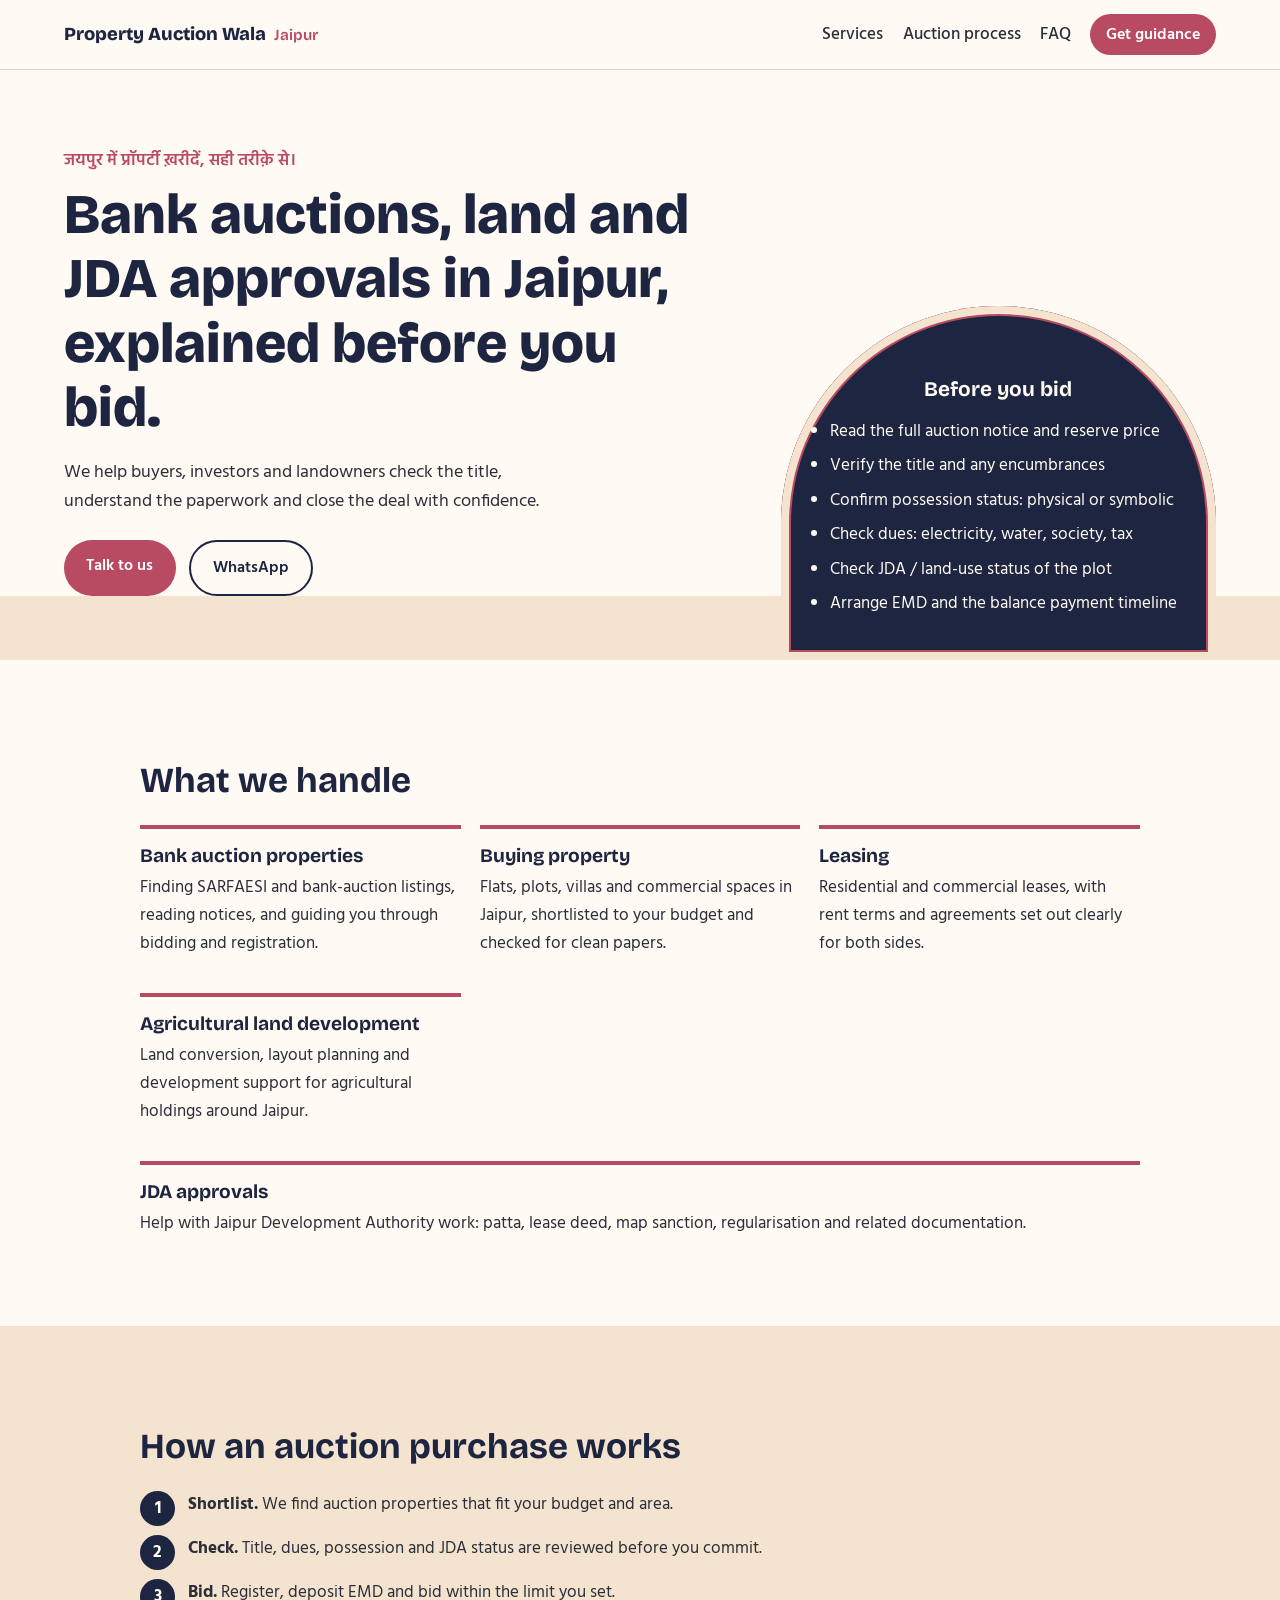
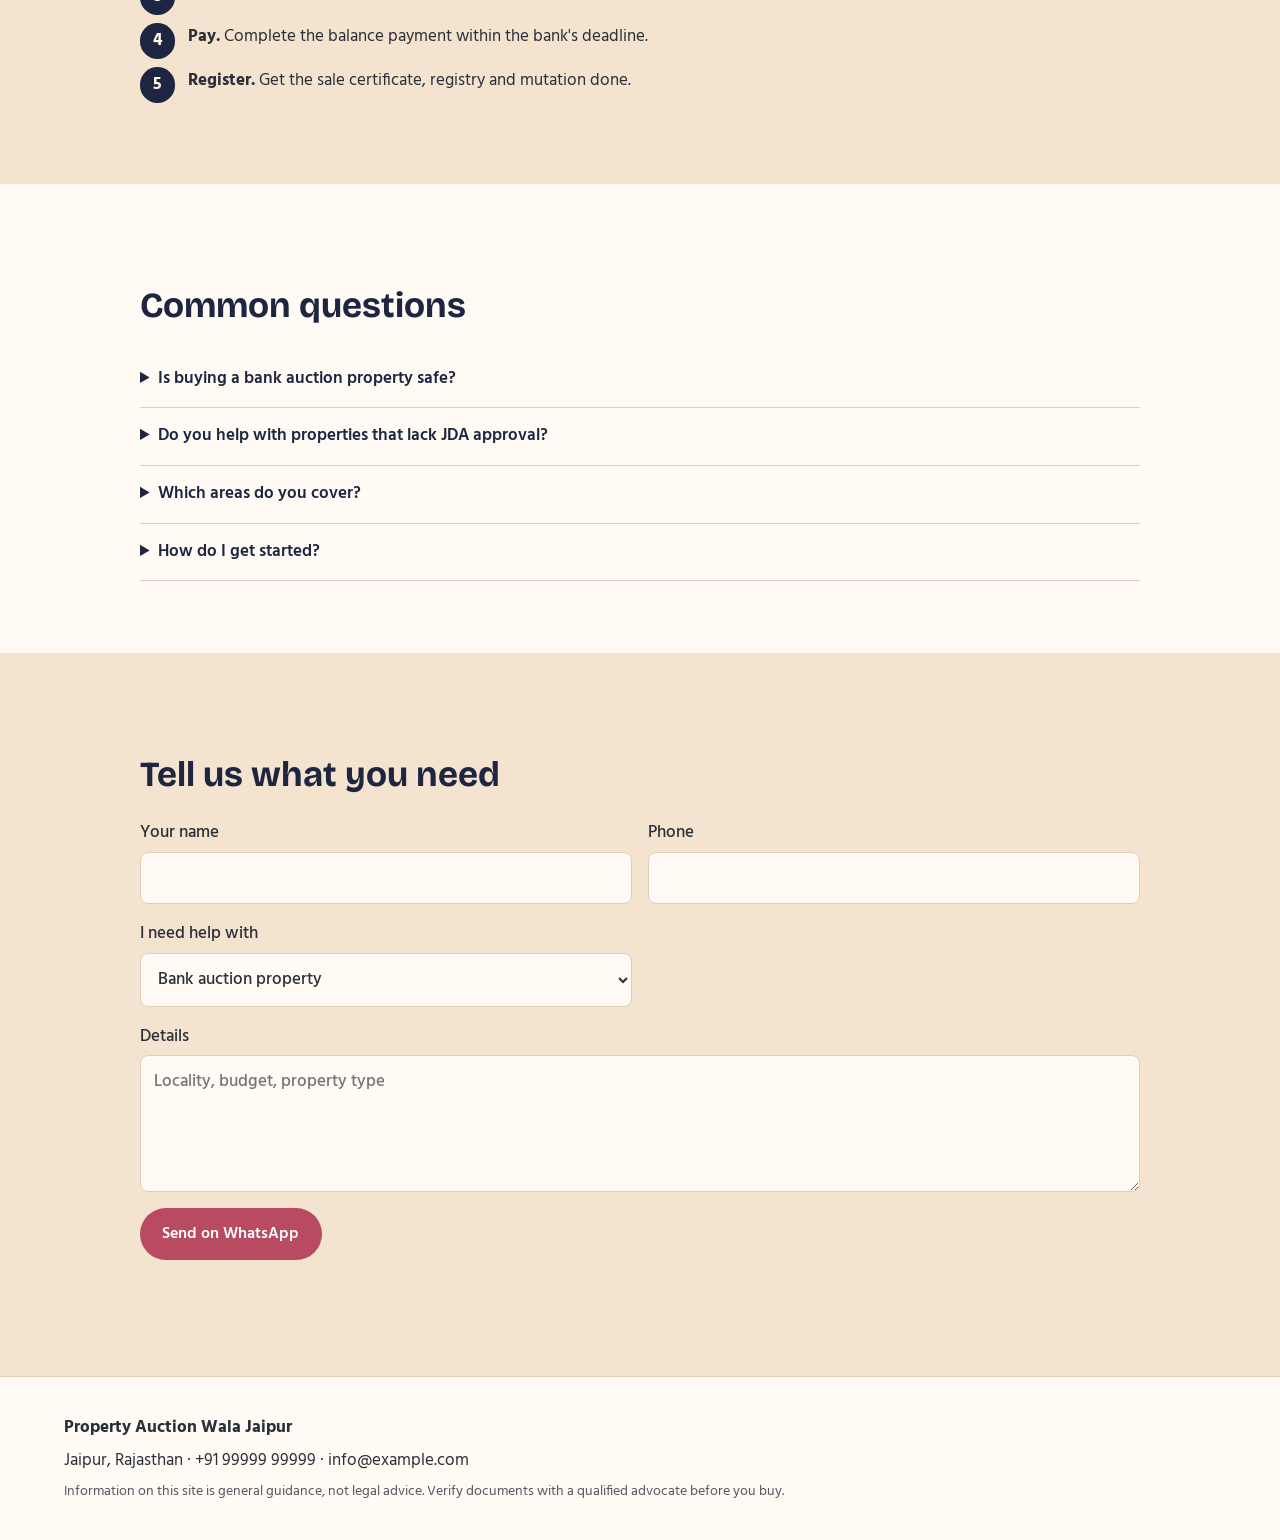
==== index.html @ 0b54f4c7 "Add files via upload" ====
<!DOCTYPE html>
<html lang="en">
<head>
<meta charset="utf-8">
<meta name="viewport" content="width=device-width, initial-scale=1">
<title>Property Auction Wala Jaipur | Real Estate &amp; JDA Services</title>
<meta name="description" content="Jaipur real-estate services for bank auctions, buying, leasing, agricultural land development and JDA approvals. Contact Property Auction Wala for guidance.">
<meta name="robots" content="index, follow">
<meta property="og:type" content="website">
<meta property="og:locale" content="hi_IN">
<meta property="og:title" content="Property Auction Wala Jaipur | Real Estate &amp; JDA Services">
<meta property="og:description" content="Bank auctions, buying, leasing, agricultural land development and JDA approvals in Jaipur.">
<meta name="twitter:card" content="summary_large_image">
<meta name="theme-color" content="#1d2540">
<link rel="icon" href="data:image/svg+xml,%3Csvg xmlns='http://www.w3.org/2000/svg' viewBox='0 0 100 100'%3E%3Ctext y='.9em' font-size='90'%3E🏛️%3C/text%3E%3C/svg%3E">
<link rel="preconnect" href="https://fonts.googleapis.com">
<link rel="preconnect" href="https://fonts.gstatic.com" crossorigin>
<link href="https://fonts.googleapis.com/css2?family=Bricolage+Grotesque:wght@600;800&family=Hind:wght@400;500;600&display=swap" rel="stylesheet">
<link rel="stylesheet" href="style.css">
</head>
<body>
<header class="top">
  <a class="brand" href="#top">Property Auction Wala<small>Jaipur</small></a>
  <nav aria-label="Main">
    <a href="#services">Services</a>
    <a href="#process">Auction process</a>
    <a href="#faq">FAQ</a>
    <a href="#contact" class="btn small">Get guidance</a>
  </nav>
</header>

<main id="top">
<section class="hero">
  <div class="hero-copy">
    <p class="hindi">जयपुर में प्रॉपर्टी ख़रीदें, सही तरीक़े से।</p>
    <h1>Bank auctions, land and JDA approvals in Jaipur, explained before you bid.</h1>
    <p class="lead">We help buyers, investors and landowners check the title, understand the paperwork and close the deal with confidence.</p>
    <div class="cta">
      <a class="btn" href="#contact">Talk to us</a>
      <a class="btn ghost" data-whatsapp href="#contact">WhatsApp</a>
    </div>
  </div>
  <aside class="arch" aria-label="Pre-bid checklist">
    <h2>Before you bid</h2>
    <ul>
      <li>Read the full auction notice and reserve price</li>
      <li>Verify the title and any encumbrances</li>
      <li>Confirm possession status: physical or symbolic</li>
      <li>Check dues: electricity, water, society, tax</li>
      <li>Check JDA / land-use status of the plot</li>
      <li>Arrange EMD and the balance payment timeline</li>
    </ul>
  </aside>
</section>

<section id="services" class="block">
  <h2>What we handle</h2>
  <div class="grid">
    <article><h3>Bank auction properties</h3><p>Finding SARFAESI and bank-auction listings, reading notices, and guiding you through bidding and registration.</p></article>
    <article><h3>Buying property</h3><p>Flats, plots, villas and commercial spaces in Jaipur, shortlisted to your budget and checked for clean papers.</p></article>
    <article><h3>Leasing</h3><p>Residential and commercial leases, with rent terms and agreements set out clearly for both sides.</p></article>
    <article><h3>Agricultural land development</h3><p>Land conversion, layout planning and development support for agricultural holdings around Jaipur.</p></article>
    <article class="wide"><h3>JDA approvals</h3><p>Help with Jaipur Development Authority work: patta, lease deed, map sanction, regularisation and related documentation.</p></article>
  </div>
</section>

<section id="process" class="block tint">
  <h2>How an auction purchase works</h2>
  <ol class="steps">
    <li><strong>Shortlist.</strong> We find auction properties that fit your budget and area.</li>
    <li><strong>Check.</strong> Title, dues, possession and JDA status are reviewed before you commit.</li>
    <li><strong>Bid.</strong> Register, deposit EMD and bid within the limit you set.</li>
    <li><strong>Pay.</strong> Complete the balance payment within the bank's deadline.</li>
    <li><strong>Register.</strong> Get the sale certificate, registry and mutation done.</li>
  </ol>
</section>

<section id="faq" class="block">
  <h2>Common questions</h2>
  <details><summary>Is buying a bank auction property safe?</summary><p>It can be, when the title, dues and possession are checked first. Auction properties are sold as-is, so the checks before bidding matter most.</p></details>
  <details><summary>Do you help with properties that lack JDA approval?</summary><p>Yes. We review the status and explain the options, such as regularisation or conversion, before you decide.</p></details>
  <details><summary>Which areas do you cover?</summary><p>Jaipur and the surrounding region. Tell us the locality you have in mind.</p></details>
  <details><summary>How do I get started?</summary><p>Send us a message below or on WhatsApp with the property type and budget.</p></details>
</section>

<section id="contact" class="block tint">
  <h2>Tell us what you need</h2>
  <form id="enquiry" novalidate>
    <label>Your name<input name="name" autocomplete="name" required></label>
    <label>Phone<input name="phone" type="tel" autocomplete="tel" required></label>
    <label>I need help with
      <select name="topic">
        <option>Bank auction property</option><option>Buying property</option><option>Leasing</option>
        <option>Agricultural land development</option><option>JDA approval</option>
      </select>
    </label>
    <label class="full">Details<textarea name="msg" rows="4" placeholder="Locality, budget, property type"></textarea></label>
    <button class="btn" type="submit">Send on WhatsApp</button>
    <p id="formnote" class="note" role="status"></p>
  </form>
</section>
</main>

<footer>
  <p><strong>Property Auction Wala Jaipur</strong></p>
  <p id="foot-contact"></p>
  <p class="note">Information on this site is general guidance, not legal advice. Verify documents with a qualified advocate before you buy.</p>
</footer>
<script src="script.js"></script>
</body>
</html>
---- style.css ----
:root{--ink:#1d2540;--rose:#b84a62;--sand:#f3e3cf;--paper:#fffaf3;--line:#e2cfb8;--text:#2b2f3a}
@media (prefers-color-scheme:dark){:root{--ink:#f1e8da;--rose:#e0788f;--sand:#232a45;--paper:#161b30;--line:#37405f;--text:#e7e3dc}}
*{box-sizing:border-box}
html{scroll-behavior:smooth}
@media (prefers-reduced-motion:reduce){html{scroll-behavior:auto}}
body{margin:0;font:17px/1.65 Hind,system-ui,sans-serif;color:var(--text);background:var(--paper)}
h1,h2,h3,.brand{font-family:"Bricolage Grotesque",Hind,sans-serif;color:var(--ink);line-height:1.15}
a{color:inherit}
:focus-visible{outline:3px solid var(--rose);outline-offset:3px}
.top{display:flex;justify-content:space-between;align-items:center;gap:1rem;flex-wrap:wrap;padding:.9rem clamp(1rem,5vw,4rem);border-bottom:1px solid var(--line);position:sticky;top:0;background:var(--paper);z-index:5}
.brand{font-weight:800;text-decoration:none;font-size:1.15rem}
.brand small{margin-left:.5rem;color:var(--rose);font-weight:600}
nav{display:flex;gap:1.2rem;align-items:center;flex-wrap:wrap}
nav a{text-decoration:none;font-weight:500}
.btn{display:inline-block;background:var(--rose);color:#fff;border:0;padding:.8rem 1.4rem;border-radius:999px;font:600 1rem Hind,sans-serif;text-decoration:none;cursor:pointer}
.btn.small{padding:.45rem 1rem}
.btn.ghost{background:transparent;color:var(--ink);border:2px solid var(--ink)}
.hero{display:grid;grid-template-columns:1.2fr .8fr;gap:clamp(1.5rem,5vw,4rem);align-items:end;padding:clamp(2rem,6vw,5rem) clamp(1rem,5vw,4rem) 0;background:linear-gradient(var(--sand),var(--sand)) bottom/100% 4rem no-repeat}
.hindi{color:var(--rose);font-weight:600;margin:0 0 .5rem}
h1{font-size:clamp(2rem,4.6vw,3.5rem);font-weight:800;margin:0 0 1rem;max-width:20ch}
.lead{max-width:52ch;font-size:1.1rem}
.cta{display:flex;gap:.8rem;flex-wrap:wrap;margin:1.5rem 0 4rem}
.arch{background:var(--ink);color:var(--paper);border-radius:999px 999px 0 0;padding:4.5rem 2rem 2.2rem;margin-bottom:0;position:relative;box-shadow:inset 0 0 0 8px var(--sand),inset 0 0 0 10px var(--rose)}
@media (prefers-color-scheme:dark){.arch{background:#0e1224;color:#f1e8da}}
.arch h2{color:inherit;font-size:1.3rem;text-align:center;margin:0 0 1rem}
.arch ul{margin:0;padding-left:1.1rem}
.arch li{margin:.4rem 0}
.block{padding:clamp(2.5rem,6vw,4.5rem) clamp(1rem,5vw,4rem)}
.block>*{max-width:1000px;margin-inline:auto}
.block h2{font-size:clamp(1.6rem,3vw,2.2rem);margin-bottom:1.5rem}
.tint{background:var(--sand)}
.grid{display:grid;grid-template-columns:repeat(auto-fit,minmax(240px,1fr));gap:1.2rem}
.grid article{border-top:4px solid var(--rose);padding:1rem 0}
.grid .wide{grid-column:1/-1}
.grid h3{margin:0 0 .4rem;font-size:1.2rem}
.grid p{margin:0}
.steps{counter-reset:s;list-style:none;padding:0;display:grid;gap:1rem}
.steps li{counter-increment:s;padding-left:3rem;position:relative}
.steps li::before{content:counter(s);position:absolute;left:0;top:0;width:2.2rem;height:2.2rem;border-radius:50%;background:var(--ink);color:var(--paper);display:grid;place-items:center;font-weight:700}
details{border-bottom:1px solid var(--line);padding:.9rem 0}
summary{cursor:pointer;font-weight:600;color:var(--ink)}
details p{margin:.6rem 0 0}
form{display:grid;grid-template-columns:1fr 1fr;gap:1rem}
label{display:grid;gap:.3rem;font-weight:500}
.full,form .btn,.note{grid-column:1/-1}
input,select,textarea{font:inherit;padding:.7rem .8rem;border:1px solid var(--line);border-radius:8px;background:var(--paper);color:var(--text)}
form .btn{justify-self:start}
footer{padding:2rem clamp(1rem,5vw,4rem);border-top:1px solid var(--line)}
footer p{margin:.3rem 0}
.note{font-size:.9rem;opacity:.8}
@media (max-width:760px){.hero{grid-template-columns:1fr}.cta{margin-bottom:2rem}form{grid-template-columns:1fr}.top{position:static}}
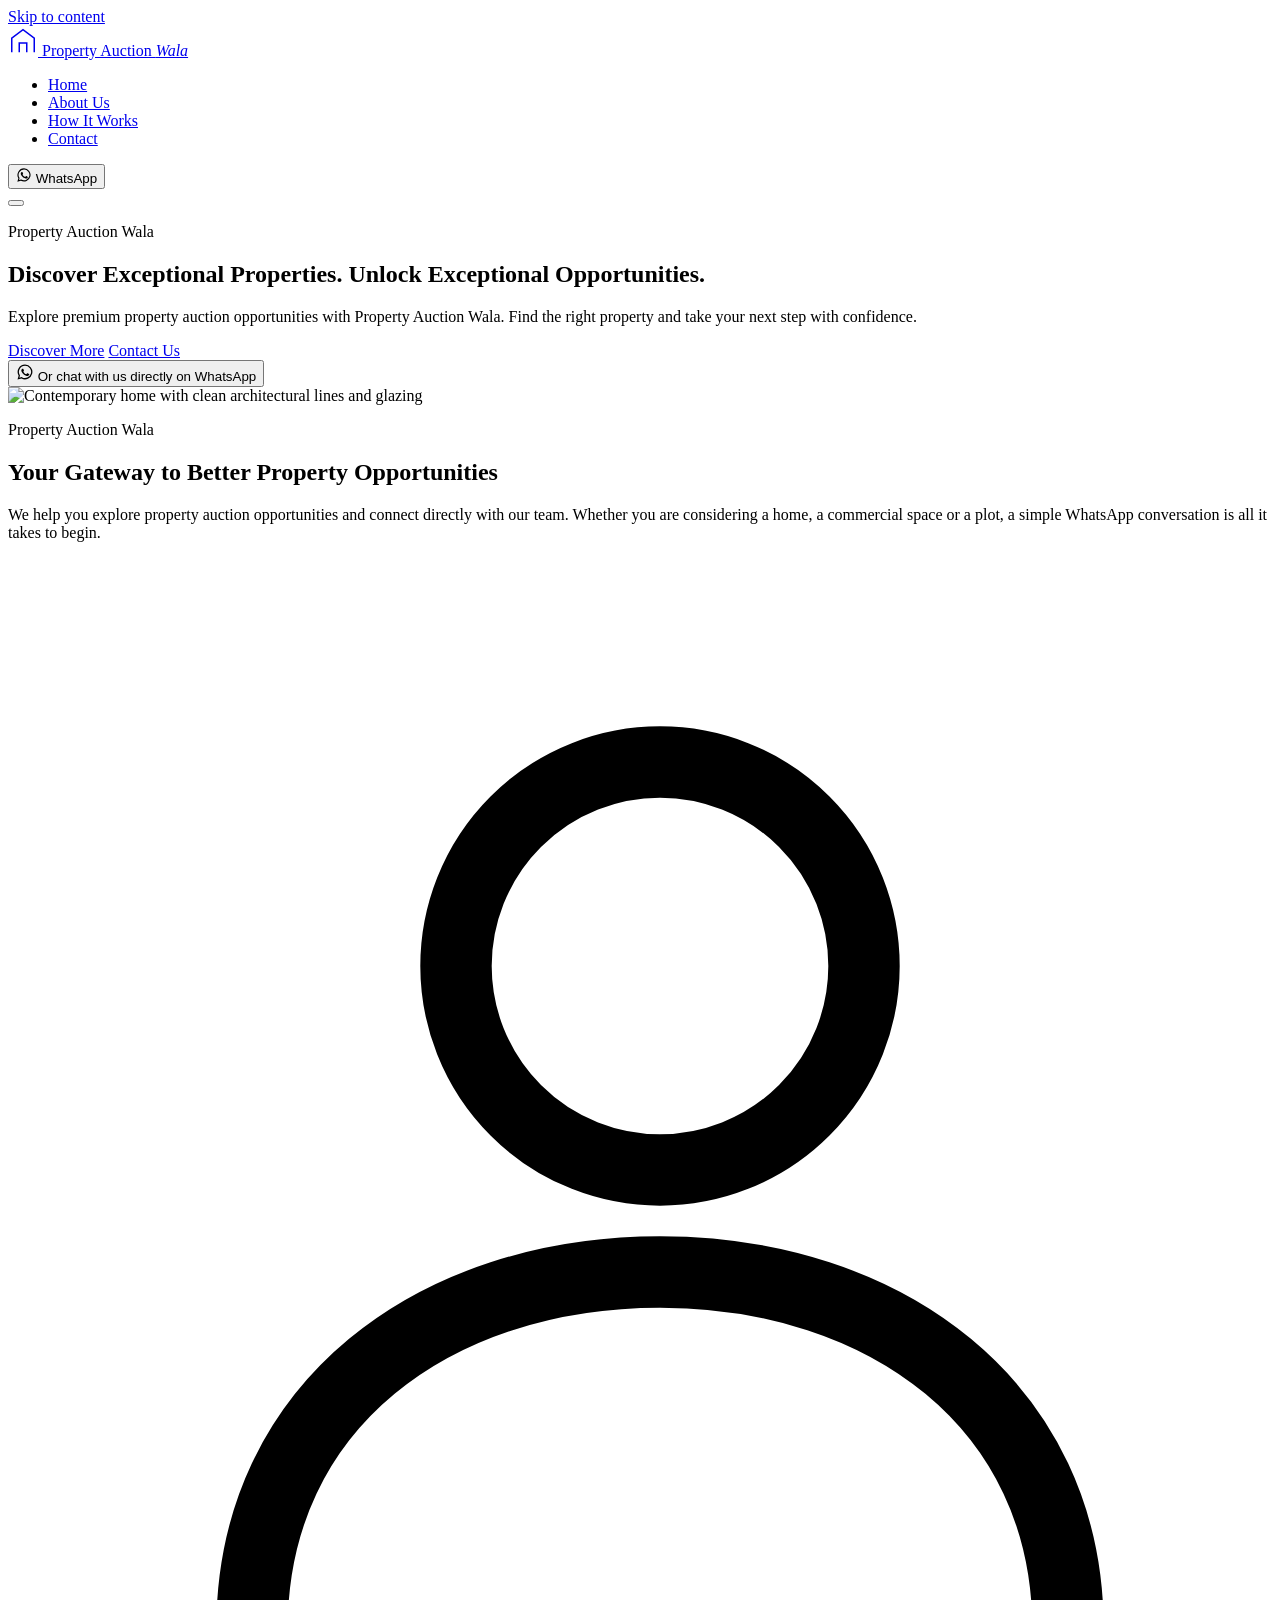
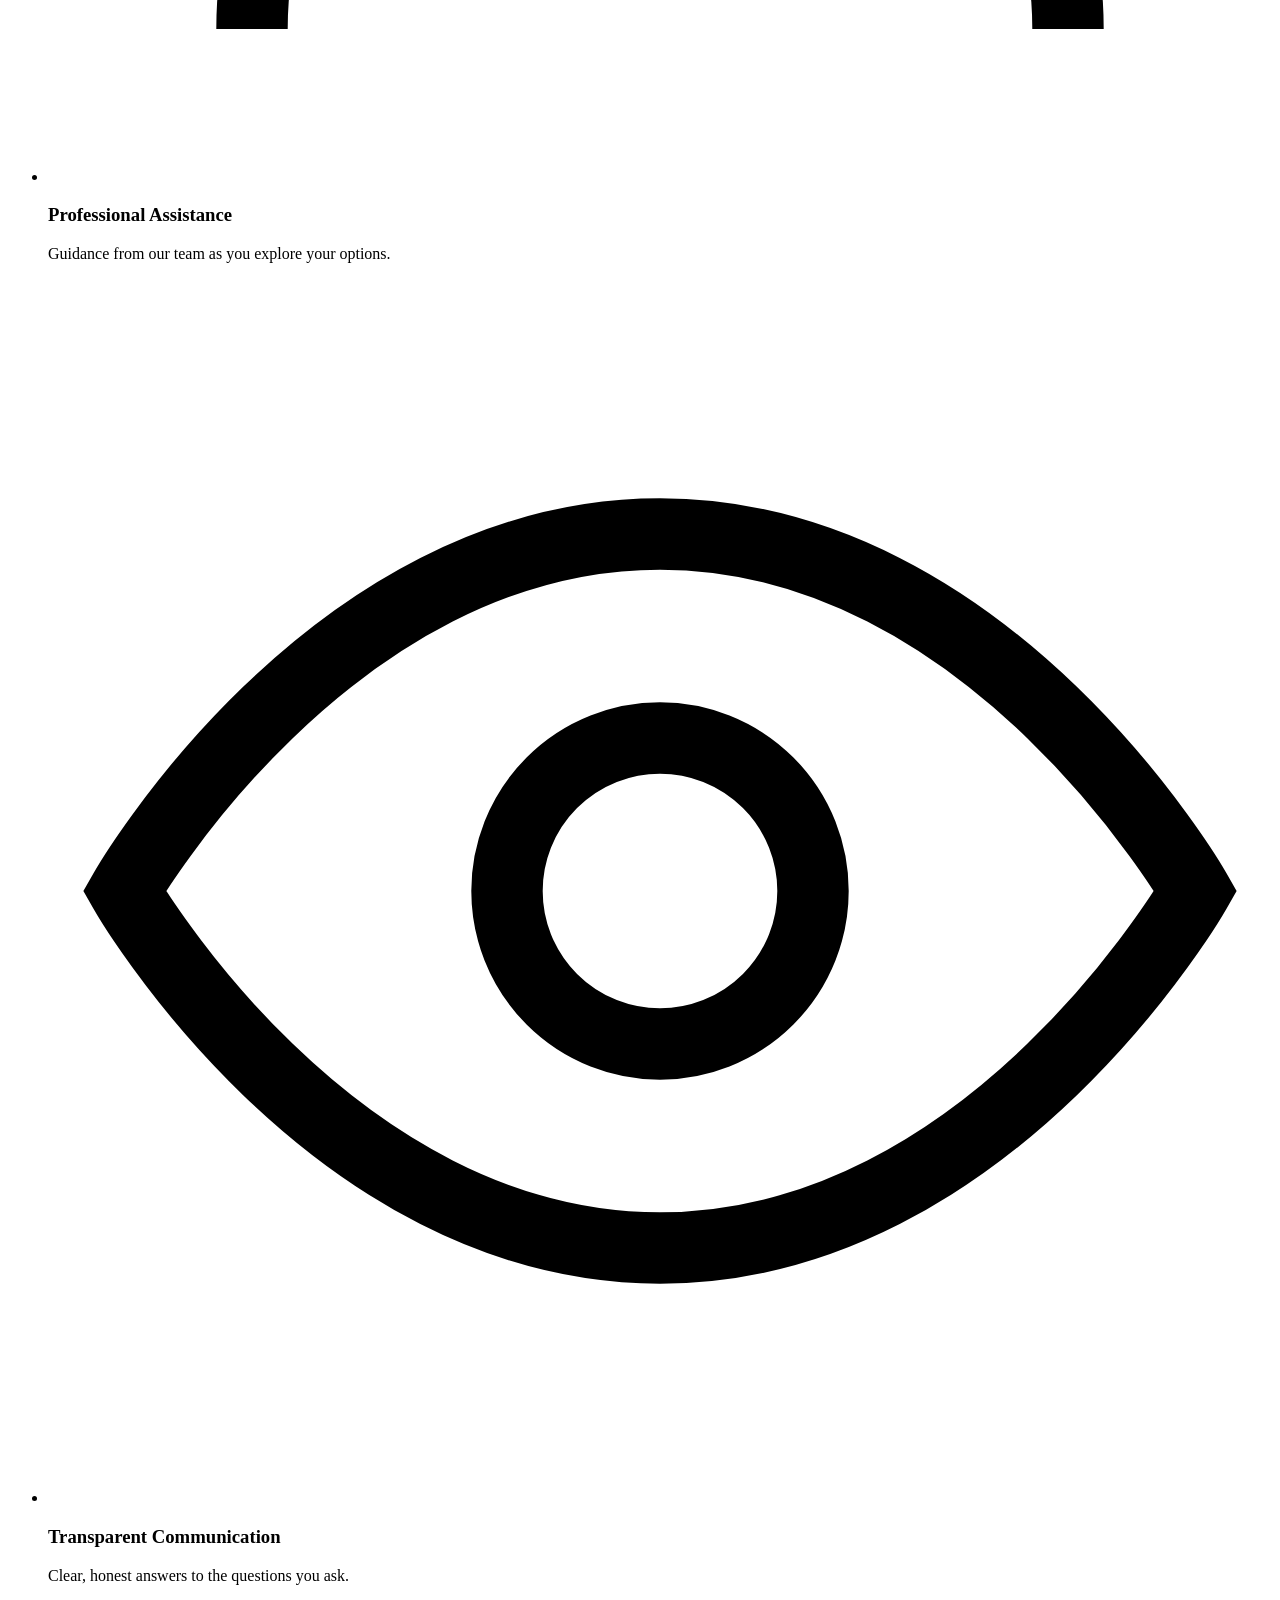
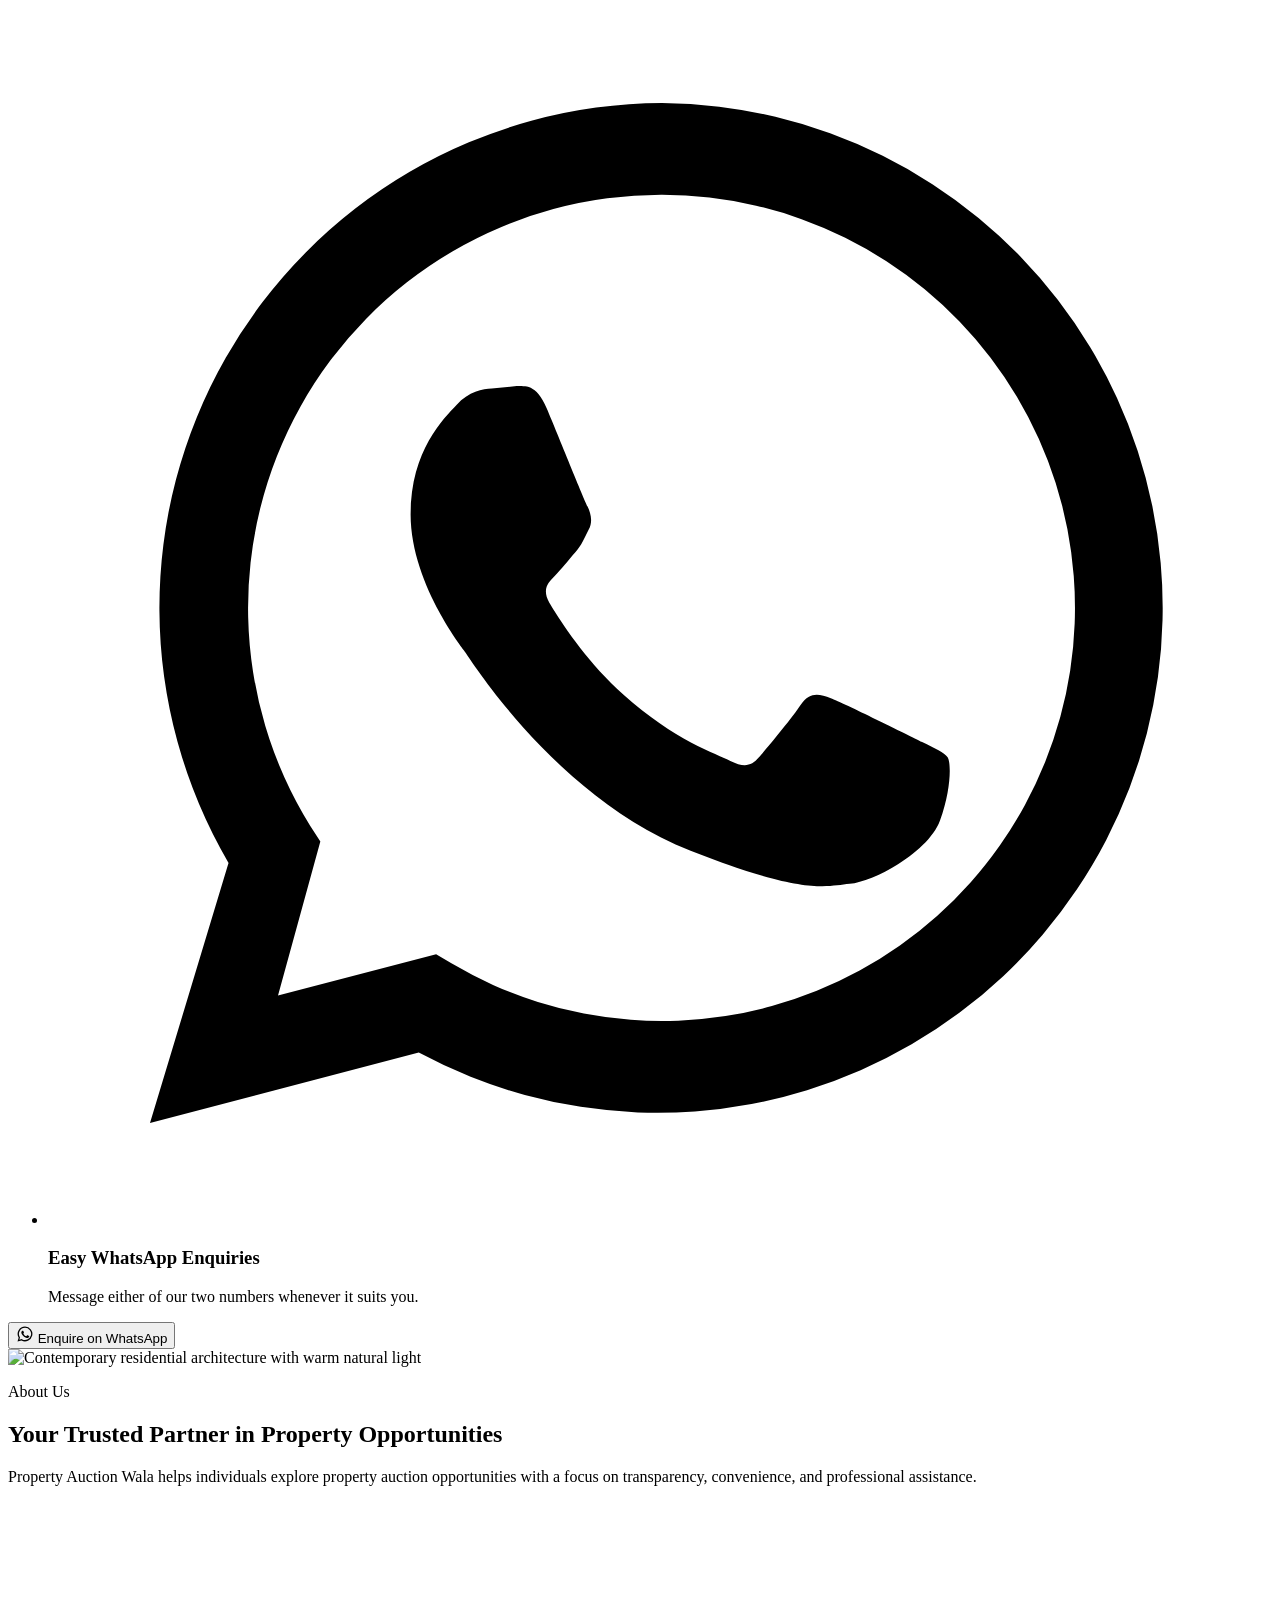
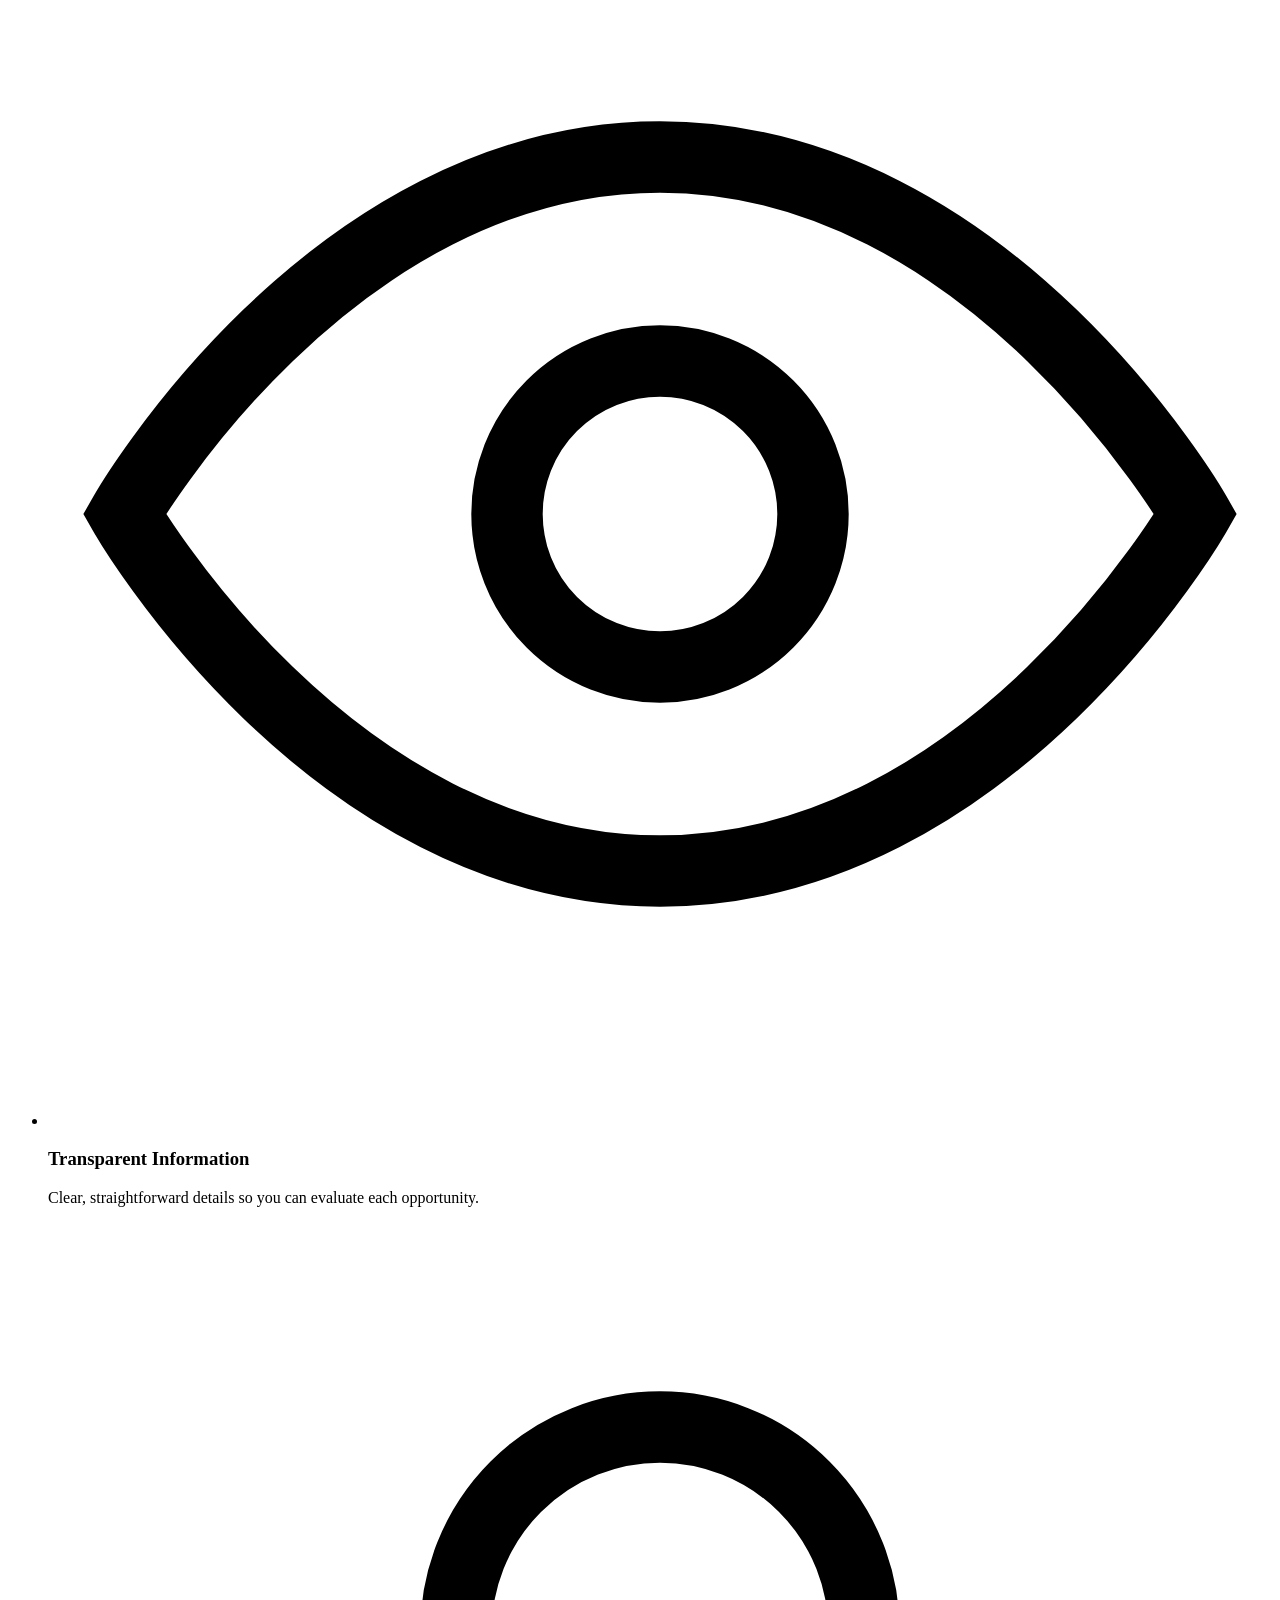
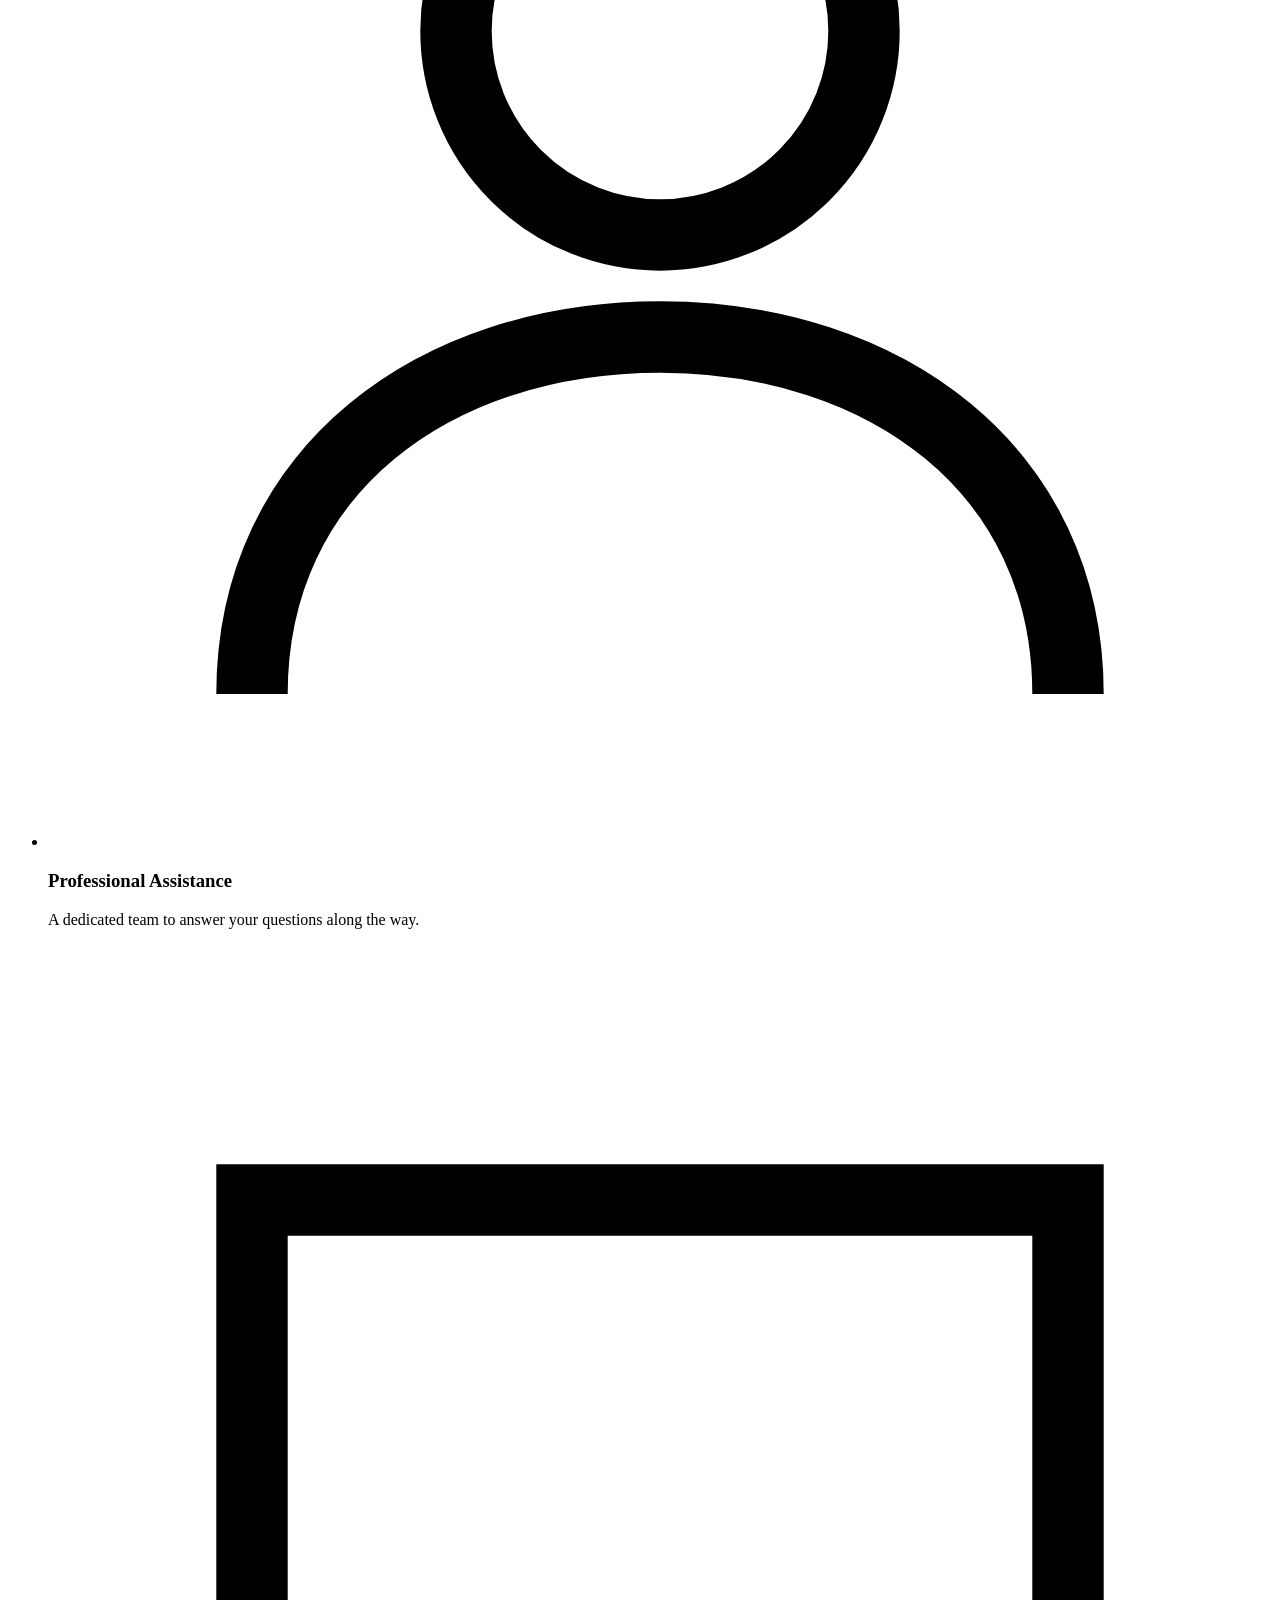
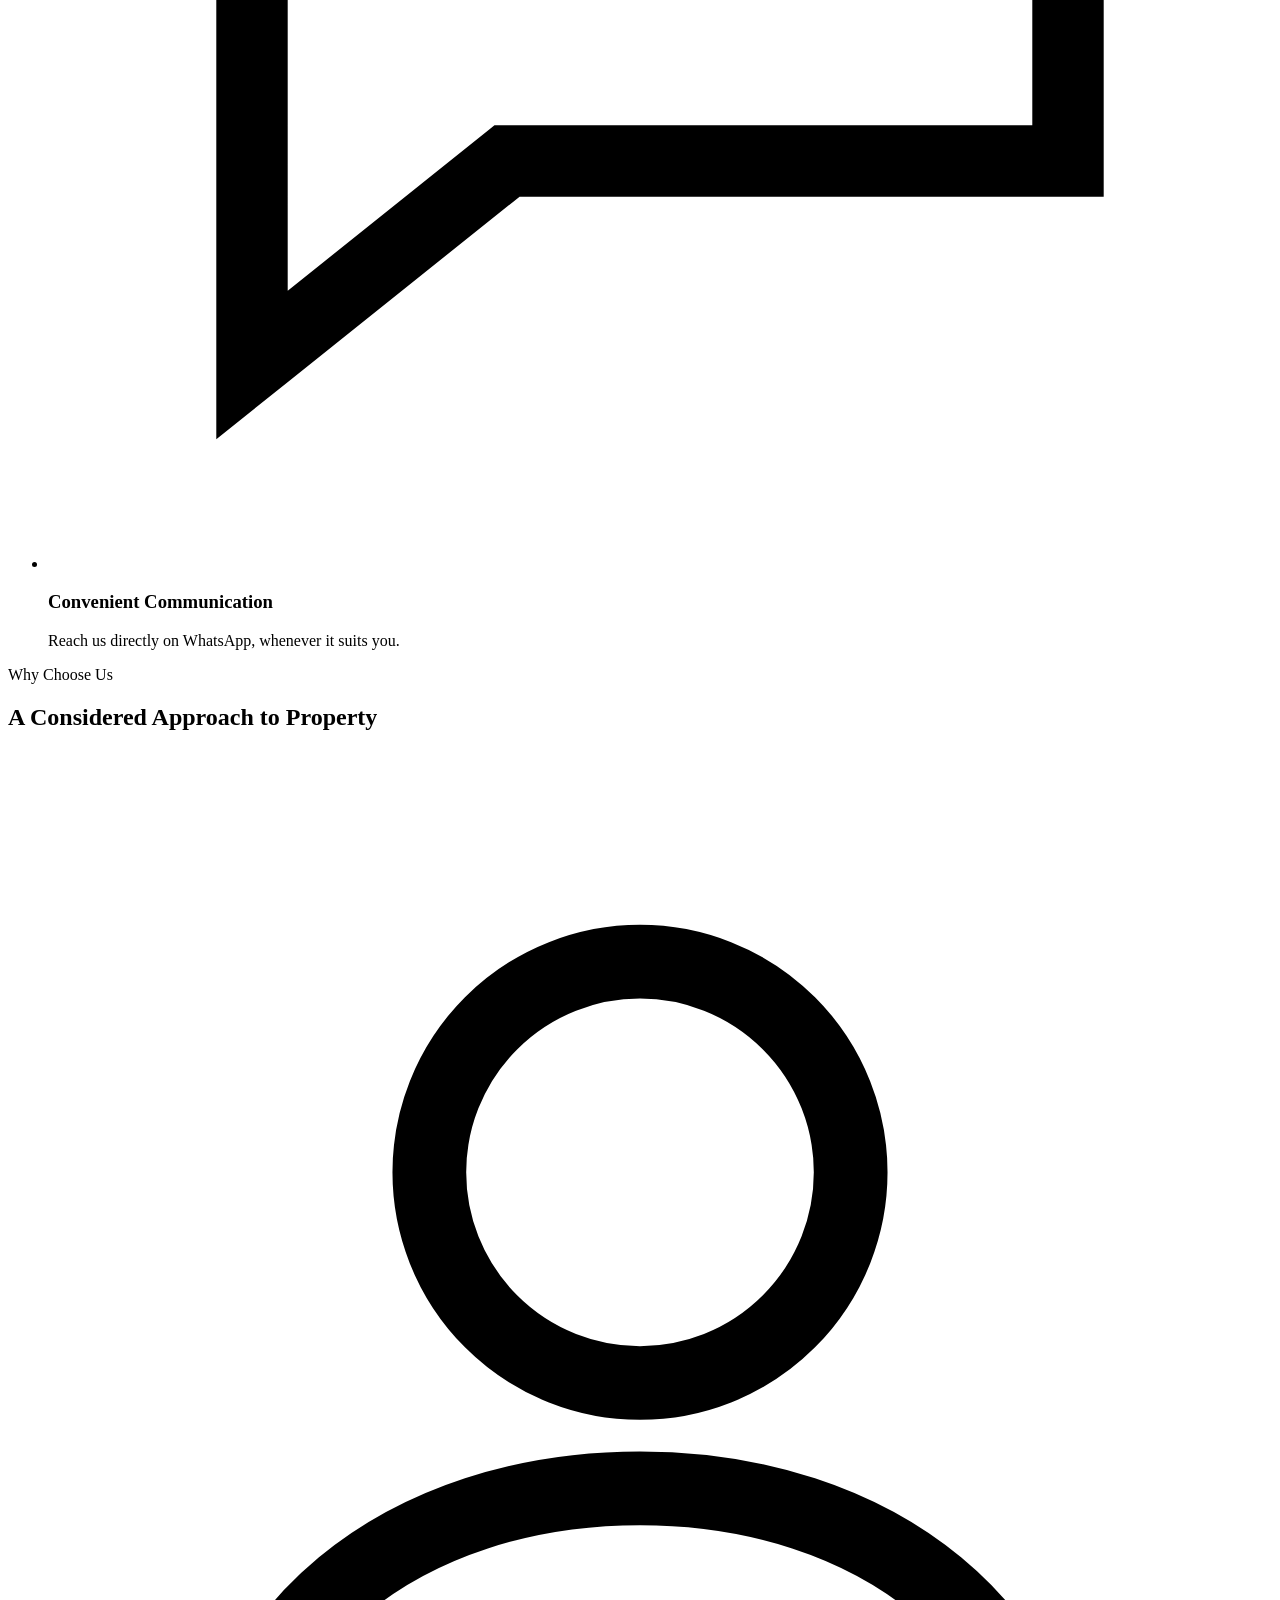
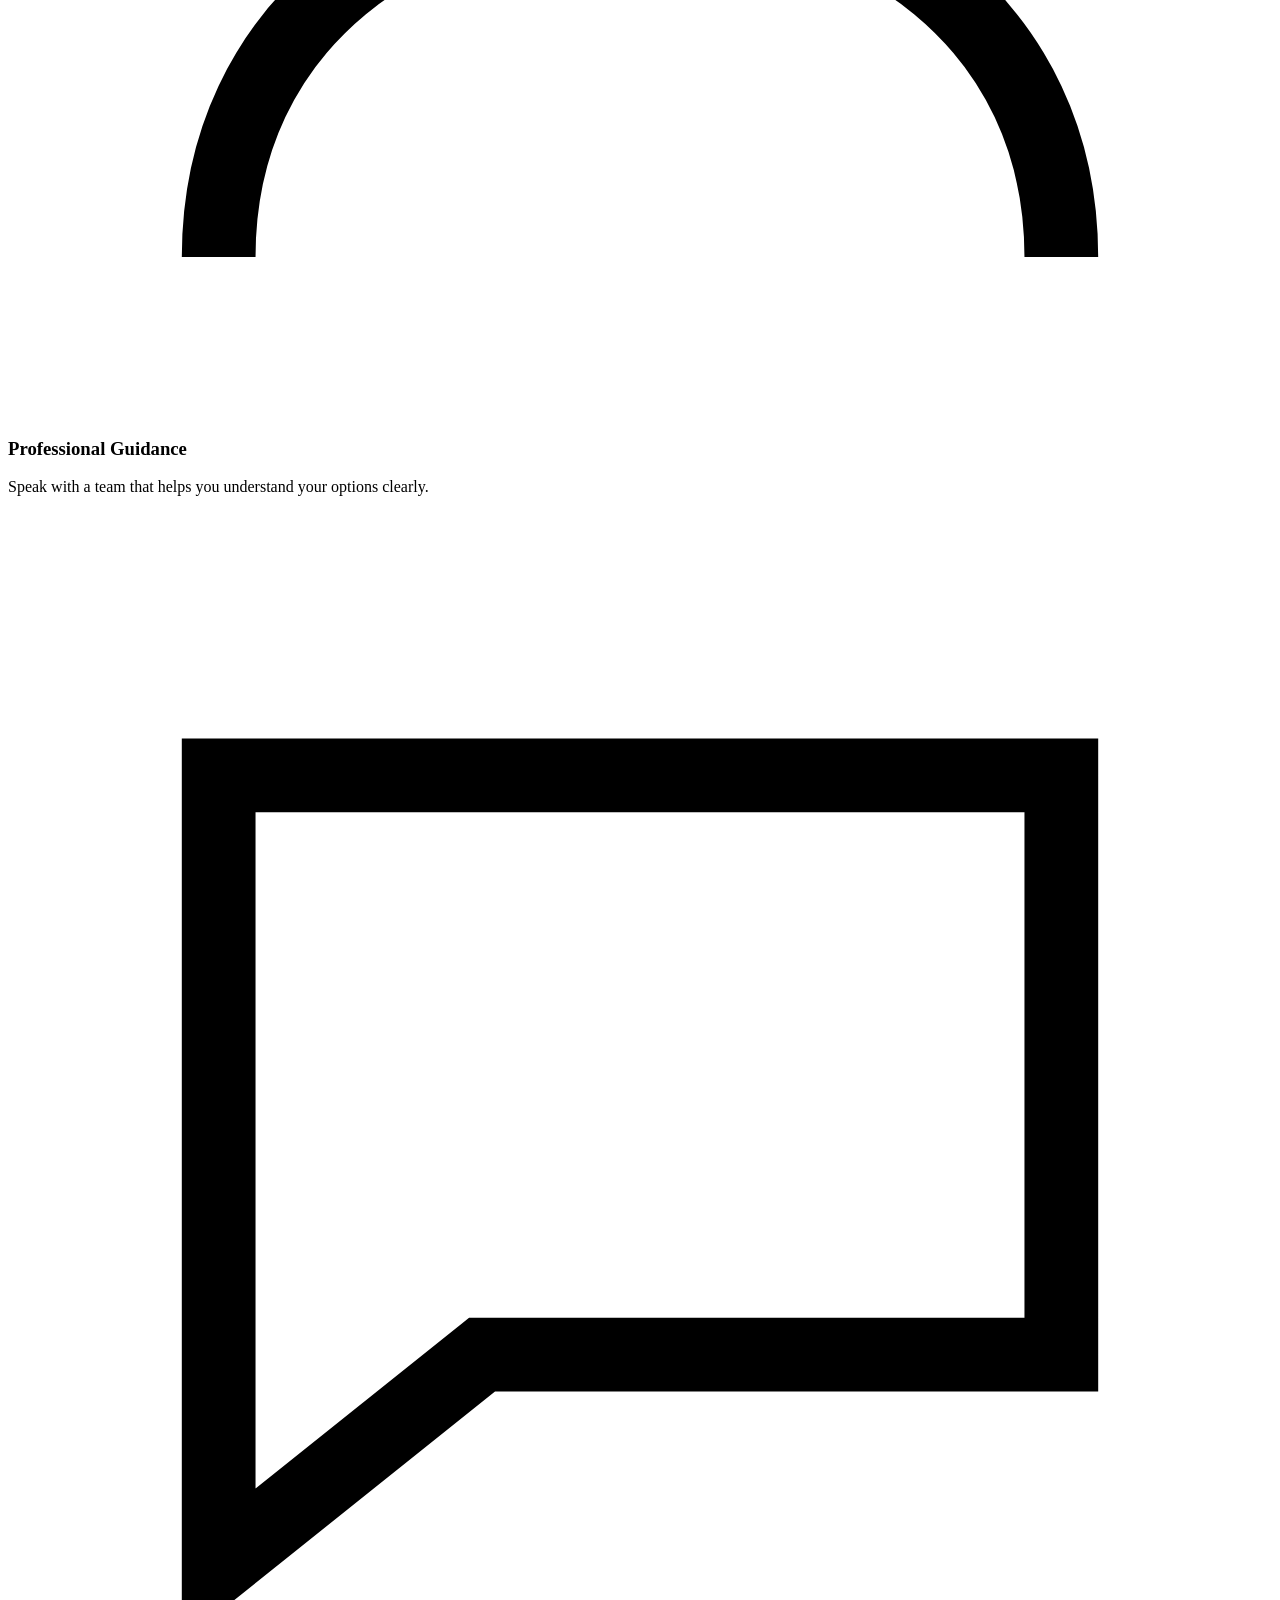
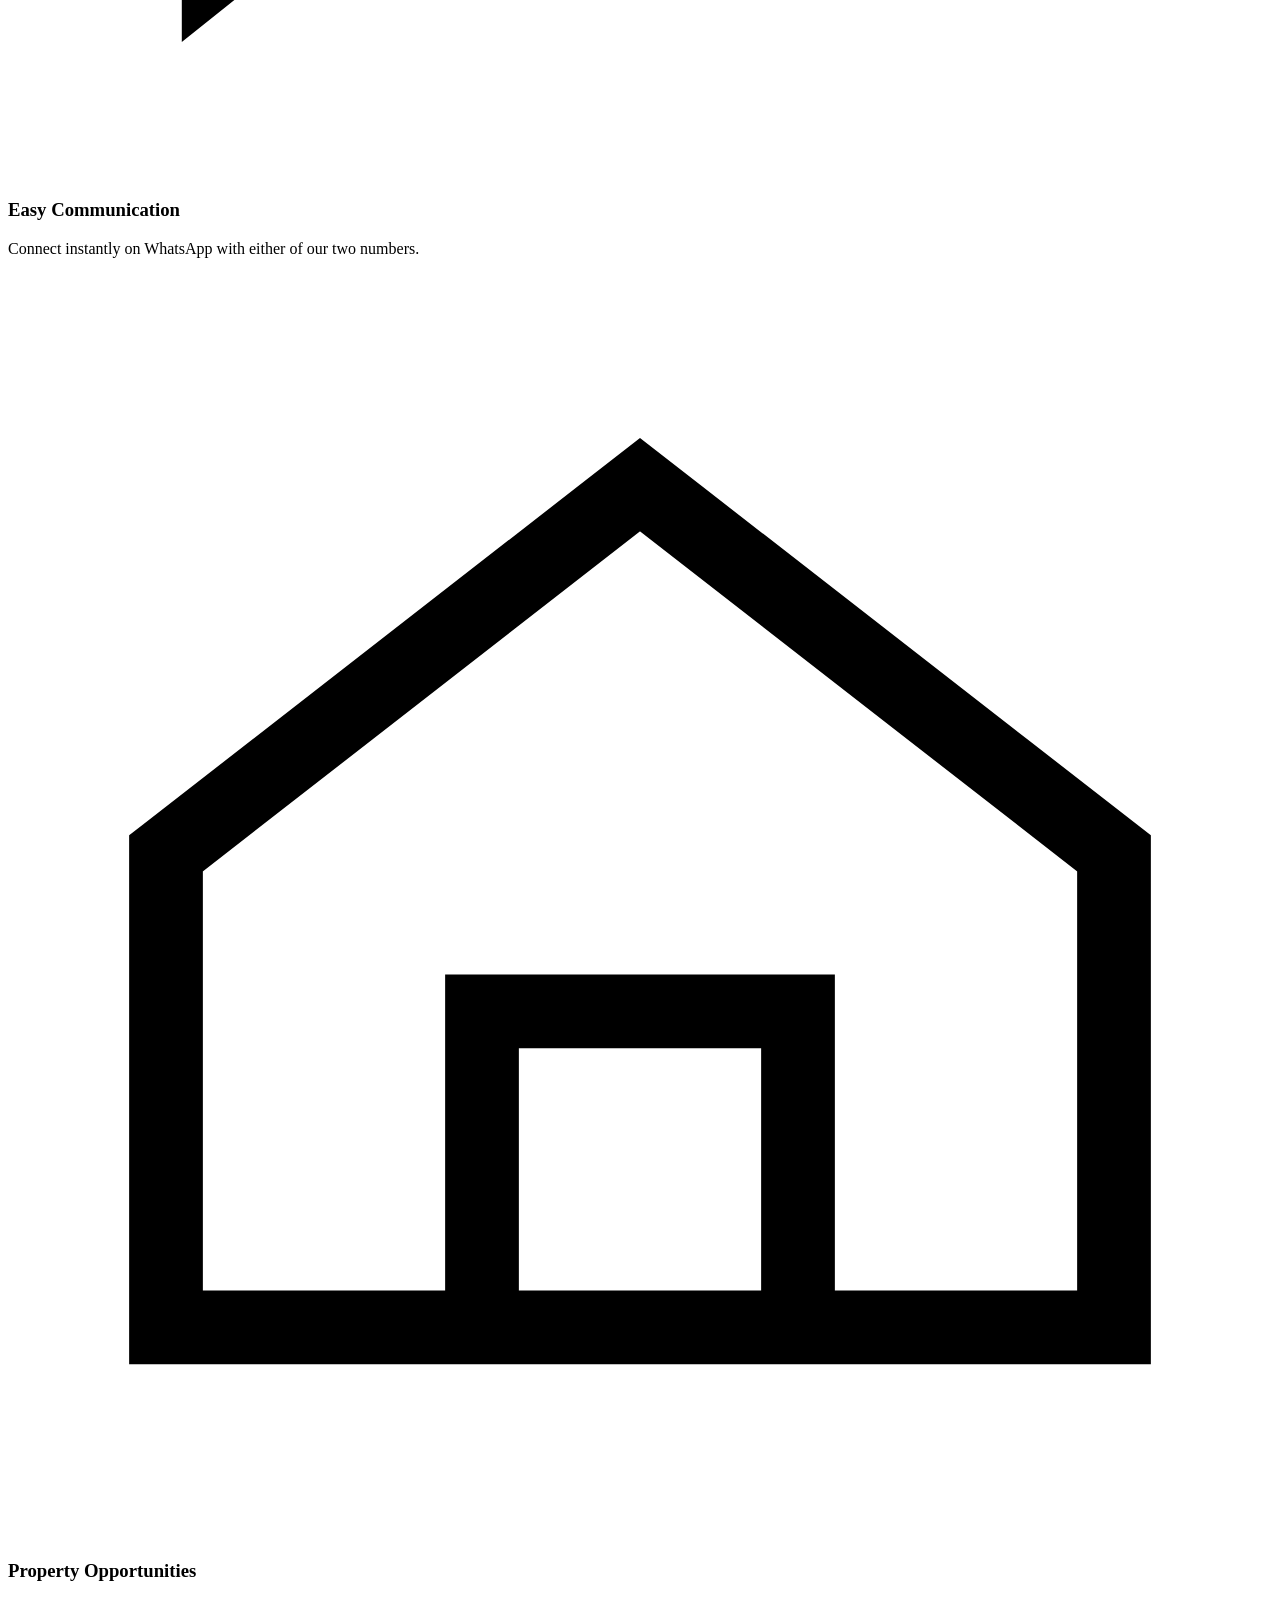
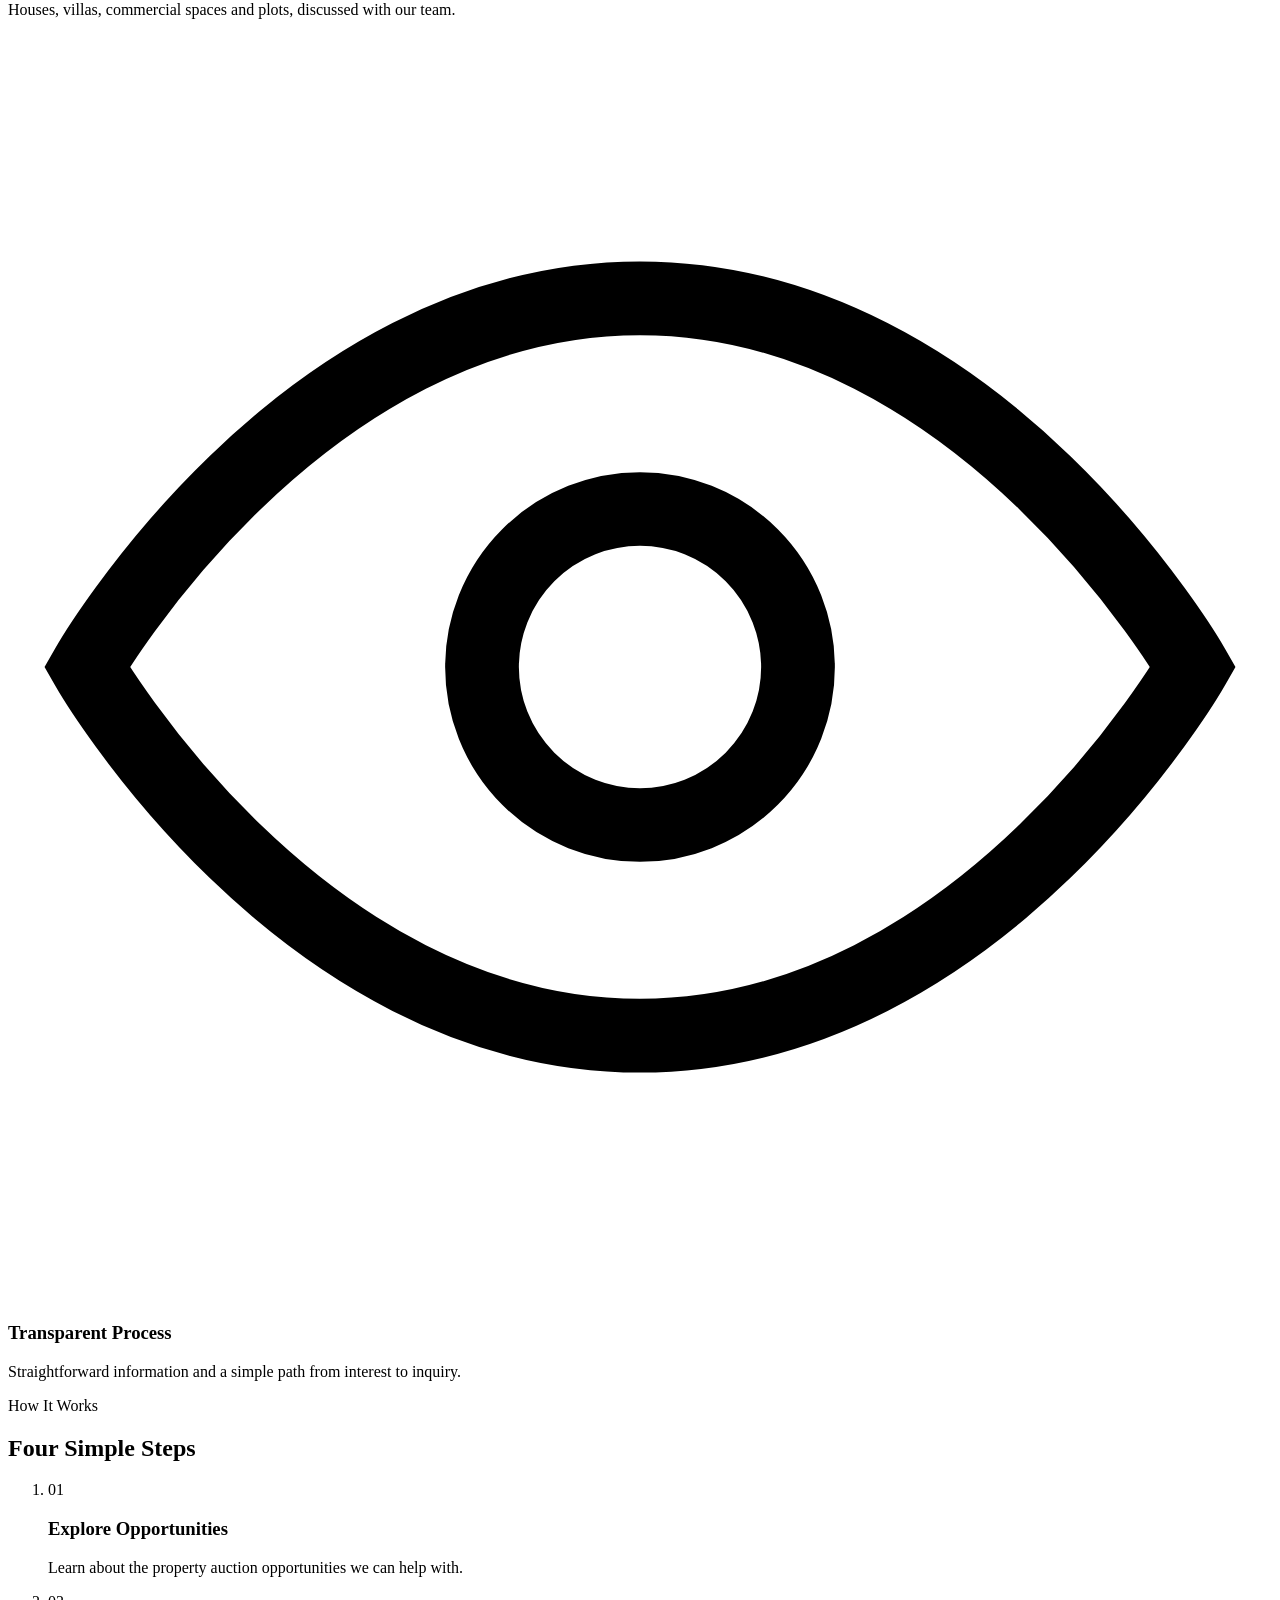
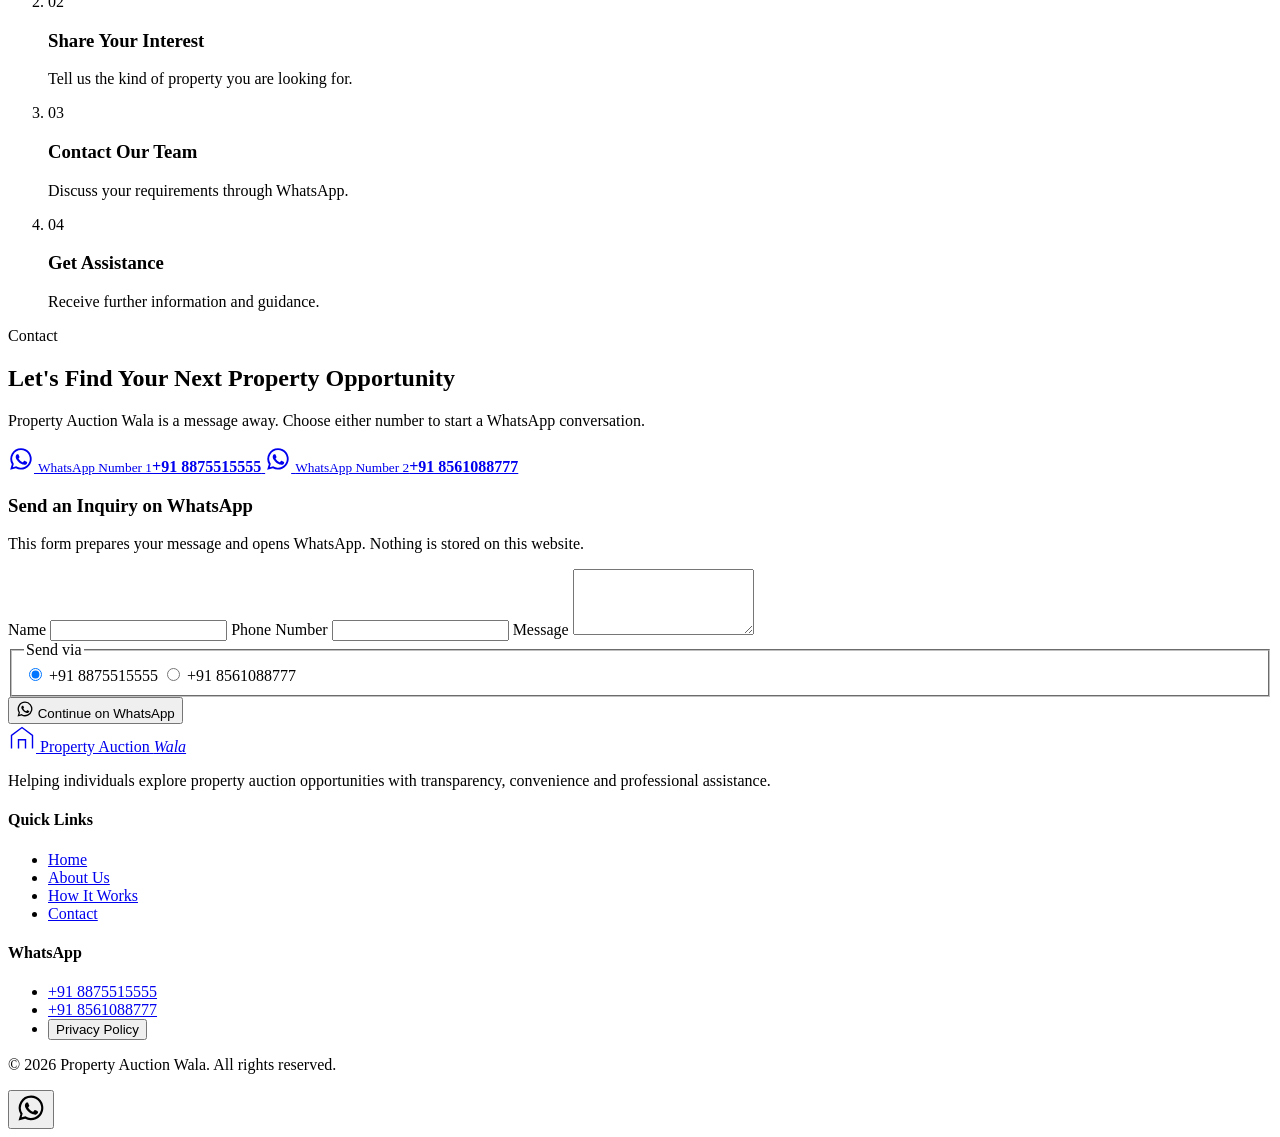
==== commit 3ac29a3b: "Add files via upload" ====
--- a/index.html
+++ b/index.html
@@ -1,111 +1,299 @@
 <!DOCTYPE html>
 <html lang="en">
 <head>
-<meta charset="utf-8">
-<meta name="viewport" content="width=device-width, initial-scale=1">
-<title>Property Auction Wala Jaipur | Real Estate &amp; JDA Services</title>
-<meta name="description" content="Jaipur real-estate services for bank auctions, buying, leasing, agricultural land development and JDA approvals. Contact Property Auction Wala for guidance.">
-<meta name="robots" content="index, follow">
-<meta property="og:type" content="website">
-<meta property="og:locale" content="hi_IN">
-<meta property="og:title" content="Property Auction Wala Jaipur | Real Estate &amp; JDA Services">
-<meta property="og:description" content="Bank auctions, buying, leasing, agricultural land development and JDA approvals in Jaipur.">
-<meta name="twitter:card" content="summary_large_image">
-<meta name="theme-color" content="#1d2540">
-<link rel="icon" href="data:image/svg+xml,%3Csvg xmlns='http://www.w3.org/2000/svg' viewBox='0 0 100 100'%3E%3Ctext y='.9em' font-size='90'%3E🏛️%3C/text%3E%3C/svg%3E">
-<link rel="preconnect" href="https://fonts.googleapis.com">
-<link rel="preconnect" href="https://fonts.gstatic.com" crossorigin>
-<link href="https://fonts.googleapis.com/css2?family=Bricolage+Grotesque:wght@600;800&family=Hind:wght@400;500;600&display=swap" rel="stylesheet">
-<link rel="stylesheet" href="style.css">
+  <meta charset="UTF-8">
+  <meta name="viewport" content="width=device-width, initial-scale=1">
+  <title>Property Auction Wala | Premium Property Auction Opportunities</title>
+  <meta name="description" content="Explore premium property auction opportunities with Property Auction Wala. Connect with our team directly on WhatsApp for houses, villas, commercial properties and plots.">
+  <meta name="theme-color" content="#35483D">
+
+  <meta property="og:type" content="website">
+  <meta property="og:title" content="Property Auction Wala | Premium Property Auction Opportunities">
+  <meta property="og:description" content="Discover exceptional properties and unlock exceptional opportunities. Contact Property Auction Wala on WhatsApp.">
+  <meta property="og:image" content="https://images.unsplash.com/photo-1613977257363-707ba9348227?auto=format&fit=crop&w=1200&q=75">
+
+  <link rel="icon" href="assets/images/favicon.svg" type="image/svg+xml">
+  <link rel="preconnect" href="https://fonts.googleapis.com">
+  <link rel="preconnect" href="https://fonts.gstatic.com" crossorigin>
+  <link href="https://fonts.googleapis.com/css2?family=Cormorant+Garamond:wght@500;600;700&family=Manrope:wght@400;500;600&display=swap" rel="stylesheet">
+  <link rel="stylesheet" href="css/style.css">
 </head>
 <body>
-<header class="top">
-  <a class="brand" href="#top">Property Auction Wala<small>Jaipur</small></a>
-  <nav aria-label="Main">
-    <a href="#services">Services</a>
-    <a href="#process">Auction process</a>
-    <a href="#faq">FAQ</a>
-    <a href="#contact" class="btn small">Get guidance</a>
-  </nav>
-</header>
-
-<main id="top">
-<section class="hero">
-  <div class="hero-copy">
-    <p class="hindi">जयपुर में प्रॉपर्टी ख़रीदें, सही तरीक़े से।</p>
-    <h1>Bank auctions, land and JDA approvals in Jaipur, explained before you bid.</h1>
-    <p class="lead">We help buyers, investors and landowners check the title, understand the paperwork and close the deal with confidence.</p>
-    <div class="cta">
-      <a class="btn" href="#contact">Talk to us</a>
-      <a class="btn ghost" data-whatsapp href="#contact">WhatsApp</a>
-    </div>
-  </div>
-  <aside class="arch" aria-label="Pre-bid checklist">
-    <h2>Before you bid</h2>
-    <ul>
-      <li>Read the full auction notice and reserve price</li>
-      <li>Verify the title and any encumbrances</li>
-      <li>Confirm possession status: physical or symbolic</li>
-      <li>Check dues: electricity, water, society, tax</li>
-      <li>Check JDA / land-use status of the plot</li>
-      <li>Arrange EMD and the balance payment timeline</li>
-    </ul>
-  </aside>
-</section>
-
-<section id="services" class="block">
-  <h2>What we handle</h2>
-  <div class="grid">
-    <article><h3>Bank auction properties</h3><p>Finding SARFAESI and bank-auction listings, reading notices, and guiding you through bidding and registration.</p></article>
-    <article><h3>Buying property</h3><p>Flats, plots, villas and commercial spaces in Jaipur, shortlisted to your budget and checked for clean papers.</p></article>
-    <article><h3>Leasing</h3><p>Residential and commercial leases, with rent terms and agreements set out clearly for both sides.</p></article>
-    <article><h3>Agricultural land development</h3><p>Land conversion, layout planning and development support for agricultural holdings around Jaipur.</p></article>
-    <article class="wide"><h3>JDA approvals</h3><p>Help with Jaipur Development Authority work: patta, lease deed, map sanction, regularisation and related documentation.</p></article>
-  </div>
-</section>
-
-<section id="process" class="block tint">
-  <h2>How an auction purchase works</h2>
-  <ol class="steps">
-    <li><strong>Shortlist.</strong> We find auction properties that fit your budget and area.</li>
-    <li><strong>Check.</strong> Title, dues, possession and JDA status are reviewed before you commit.</li>
-    <li><strong>Bid.</strong> Register, deposit EMD and bid within the limit you set.</li>
-    <li><strong>Pay.</strong> Complete the balance payment within the bank's deadline.</li>
-    <li><strong>Register.</strong> Get the sale certificate, registry and mutation done.</li>
-  </ol>
-</section>
-
-<section id="faq" class="block">
-  <h2>Common questions</h2>
-  <details><summary>Is buying a bank auction property safe?</summary><p>It can be, when the title, dues and possession are checked first. Auction properties are sold as-is, so the checks before bidding matter most.</p></details>
-  <details><summary>Do you help with properties that lack JDA approval?</summary><p>Yes. We review the status and explain the options, such as regularisation or conversion, before you decide.</p></details>
-  <details><summary>Which areas do you cover?</summary><p>Jaipur and the surrounding region. Tell us the locality you have in mind.</p></details>
-  <details><summary>How do I get started?</summary><p>Send us a message below or on WhatsApp with the property type and budget.</p></details>
-</section>
-
-<section id="contact" class="block tint">
-  <h2>Tell us what you need</h2>
-  <form id="enquiry" novalidate>
-    <label>Your name<input name="name" autocomplete="name" required></label>
-    <label>Phone<input name="phone" type="tel" autocomplete="tel" required></label>
-    <label>I need help with
-      <select name="topic">
-        <option>Bank auction property</option><option>Buying property</option><option>Leasing</option>
-        <option>Agricultural land development</option><option>JDA approval</option>
-      </select>
-    </label>
-    <label class="full">Details<textarea name="msg" rows="4" placeholder="Locality, budget, property type"></textarea></label>
-    <button class="btn" type="submit">Send on WhatsApp</button>
-    <p id="formnote" class="note" role="status"></p>
-  </form>
-</section>
-</main>
-
-<footer>
-  <p><strong>Property Auction Wala Jaipur</strong></p>
-  <p id="foot-contact"></p>
-  <p class="note">Information on this site is general guidance, not legal advice. Verify documents with a qualified advocate before you buy.</p>
-</footer>
-<script src="script.js"></script>
+  <a class="skip-link" href="#main">Skip to content</a>
+
+  <!-- NAVIGATION -->
+  <header class="site-header" id="top">
+    <div class="container nav-wrap">
+      <a href="#home" class="brand" aria-label="Property Auction Wala home">
+        <svg class="brand-mark" viewBox="0 0 32 32" width="30" height="30" aria-hidden="true"><path d="M4 28V13L16 4l12 9v15" fill="none" stroke="currentColor" stroke-width="1.6"/><path d="M12 28V18h8v10" fill="none" stroke="currentColor" stroke-width="1.6"/></svg>
+        <span>Property Auction <em>Wala</em></span>
+      </a>
+      <nav class="main-nav" id="main-nav" aria-label="Primary">
+        <ul>
+          <li><a href="#home">Home</a></li>
+          <li><a href="#about">About Us</a></li>
+          <li><a href="#how-it-works">How It Works</a></li>
+          <li><a href="#contact">Contact</a></li>
+        </ul>
+        <button type="button" class="btn btn-wa btn-sm" data-wa>
+          <svg width="16" height="16" viewBox="0 0 24 24" aria-hidden="true"><use href="#i-wa"/></svg> WhatsApp
+        </button>
+      </nav>
+      <button class="menu-toggle" id="menu-toggle" type="button" aria-label="Open menu" aria-expanded="false" aria-controls="main-nav">
+        <span></span><span></span><span></span>
+      </button>
+    </div>
+  </header>
+
+  <main id="main">
+
+    <!-- HERO -->
+    <section class="hero" id="home">
+      <div class="hero-bg" id="hero-bg" style="--hero-img:url('https://images.unsplash.com/photo-1613977257363-707ba9348227?auto=format&fit=crop&w=2400&q=85')" role="img" aria-label="Modern luxury villa with large glass windows, warm exterior lighting and landscaped gardens"></div>
+      <div class="hero-overlay"></div>
+      <div class="container hero-content">
+        <p class="eyebrow light">Property Auction Wala</p>
+        <h1>Discover Exceptional Properties. Unlock Exceptional Opportunities.</h1>
+        <p class="hero-sub">Explore premium property auction opportunities with Property Auction Wala. Find the right property and take your next step with confidence.</p>
+        <div class="hero-cta">
+          <a href="#gateway" class="btn btn-gold">Discover More</a>
+          <a href="#contact" class="btn btn-ghost">Contact Us</a>
+        </div>
+        <button type="button" class="hero-wa" data-wa>
+          <svg width="18" height="18" viewBox="0 0 24 24" aria-hidden="true"><use href="#i-wa"/></svg>
+          Or chat with us directly on WhatsApp
+        </button>
+      </div>
+    </section>
+
+    <!-- GATEWAY -->
+    <section class="section" id="gateway">
+      <div class="container about-grid">
+        <div class="about-media reveal">
+          <img src="https://images.unsplash.com/photo-1600047509807-ba8f99d2cdde?auto=format&fit=crop&w=1100&q=80" alt="Contemporary home with clean architectural lines and glazing" loading="lazy">
+          <span class="about-frame" aria-hidden="true"></span>
+        </div>
+        <div class="about-copy reveal">
+          <p class="eyebrow">Property Auction Wala</p>
+          <h2>Your Gateway to Better Property Opportunities</h2>
+          <p class="lead">We help you explore property auction opportunities and connect directly with our team. Whether you are considering a home, a commercial space or a plot, a simple WhatsApp conversation is all it takes to begin.</p>
+          <ul class="feature-list">
+            <li>
+              <svg viewBox="0 0 24 24" aria-hidden="true"><use href="#i-user"/></svg>
+              <div><h3>Professional Assistance</h3><p>Guidance from our team as you explore your options.</p></div>
+            </li>
+            <li>
+              <svg viewBox="0 0 24 24" aria-hidden="true"><use href="#i-eye"/></svg>
+              <div><h3>Transparent Communication</h3><p>Clear, honest answers to the questions you ask.</p></div>
+            </li>
+            <li>
+              <svg viewBox="0 0 24 24" aria-hidden="true"><use href="#i-wa"/></svg>
+              <div><h3>Easy WhatsApp Enquiries</h3><p>Message either of our two numbers whenever it suits you.</p></div>
+            </li>
+          </ul>
+          <button type="button" class="btn btn-wa" data-wa>
+            <svg width="18" height="18" viewBox="0 0 24 24" aria-hidden="true"><use href="#i-wa"/></svg> Enquire on WhatsApp
+          </button>
+        </div>
+      </div>
+    </section>
+
+    <!-- ABOUT -->
+    <section class="section section-alt" id="about">
+      <div class="container about-grid about-reverse">
+        <div class="about-media reveal">
+          <img src="https://images.unsplash.com/photo-1600585154340-be6161a56a0c?auto=format&fit=crop&w=1000&q=75" alt="Contemporary residential architecture with warm natural light" loading="lazy">
+          <span class="about-frame" aria-hidden="true"></span>
+        </div>
+        <div class="about-copy reveal">
+          <p class="eyebrow">About Us</p>
+          <h2>Your Trusted Partner in Property Opportunities</h2>
+          <p class="lead">Property Auction Wala helps individuals explore property auction opportunities with a focus on transparency, convenience, and professional assistance.</p>
+          <ul class="feature-list">
+            <li>
+              <svg viewBox="0 0 24 24" aria-hidden="true"><use href="#i-eye"/></svg>
+              <div><h3>Transparent Information</h3><p>Clear, straightforward details so you can evaluate each opportunity.</p></div>
+            </li>
+            <li>
+              <svg viewBox="0 0 24 24" aria-hidden="true"><use href="#i-user"/></svg>
+              <div><h3>Professional Assistance</h3><p>A dedicated team to answer your questions along the way.</p></div>
+            </li>
+            <li>
+              <svg viewBox="0 0 24 24" aria-hidden="true"><use href="#i-chat"/></svg>
+              <div><h3>Convenient Communication</h3><p>Reach us directly on WhatsApp, whenever it suits you.</p></div>
+            </li>
+          </ul>
+        </div>
+      </div>
+    </section>
+
+    <!-- WHY CHOOSE US -->
+    <section class="section" id="why">
+      <div class="container">
+        <div class="section-head reveal">
+          <p class="eyebrow">Why Choose Us</p>
+          <h2>A Considered Approach to Property</h2>
+        </div>
+        <div class="why-grid">
+          <div class="why-item reveal">
+            <svg viewBox="0 0 24 24" aria-hidden="true"><use href="#i-user"/></svg>
+            <h3>Professional Guidance</h3>
+            <p>Speak with a team that helps you understand your options clearly.</p>
+          </div>
+          <div class="why-item reveal">
+            <svg viewBox="0 0 24 24" aria-hidden="true"><use href="#i-chat"/></svg>
+            <h3>Easy Communication</h3>
+            <p>Connect instantly on WhatsApp with either of our two numbers.</p>
+          </div>
+          <div class="why-item reveal">
+            <svg viewBox="0 0 24 24" aria-hidden="true"><use href="#i-home"/></svg>
+            <h3>Property Opportunities</h3>
+            <p>Houses, villas, commercial spaces and plots, discussed with our team.</p>
+          </div>
+          <div class="why-item reveal">
+            <svg viewBox="0 0 24 24" aria-hidden="true"><use href="#i-eye"/></svg>
+            <h3>Transparent Process</h3>
+            <p>Straightforward information and a simple path from interest to inquiry.</p>
+          </div>
+        </div>
+      </div>
+    </section>
+
+    <!-- HOW IT WORKS -->
+    <section class="section section-green" id="how-it-works">
+      <div class="container">
+        <div class="section-head reveal">
+          <p class="eyebrow light">How It Works</p>
+          <h2>Four Simple Steps</h2>
+        </div>
+        <ol class="steps">
+          <li class="reveal"><span class="step-no">01</span><h3>Explore Opportunities</h3><p>Learn about the property auction opportunities we can help with.</p></li>
+          <li class="reveal"><span class="step-no">02</span><h3>Share Your Interest</h3><p>Tell us the kind of property you are looking for.</p></li>
+          <li class="reveal"><span class="step-no">03</span><h3>Contact Our Team</h3><p>Discuss your requirements through WhatsApp.</p></li>
+          <li class="reveal"><span class="step-no">04</span><h3>Get Assistance</h3><p>Receive further information and guidance.</p></li>
+        </ol>
+      </div>
+    </section>
+
+    <!-- CONTACT -->
+    <section class="section" id="contact">
+      <div class="container contact-grid">
+        <div class="contact-info reveal">
+          <p class="eyebrow">Contact</p>
+          <h2>Let's Find Your Next Property Opportunity</h2>
+          <p class="lead">Property Auction Wala is a message away. Choose either number to start a WhatsApp conversation.</p>
+          <div class="wa-numbers">
+            <a class="wa-card" href="https://wa.me/918875515555?text=Hello%20Property%20Auction%20Wala%2C%20I%20would%20like%20to%20learn%20more%20about%20your%20property%20opportunities." target="_blank" rel="noopener noreferrer">
+              <svg width="26" height="26" viewBox="0 0 24 24" aria-hidden="true"><use href="#i-wa"/></svg>
+              <span><small>WhatsApp Number 1</small><strong>+91 8875515555</strong></span>
+            </a>
+            <a class="wa-card" href="https://wa.me/918561088777?text=Hello%20Property%20Auction%20Wala%2C%20I%20would%20like%20to%20learn%20more%20about%20your%20property%20opportunities." target="_blank" rel="noopener noreferrer">
+              <svg width="26" height="26" viewBox="0 0 24 24" aria-hidden="true"><use href="#i-wa"/></svg>
+              <span><small>WhatsApp Number 2</small><strong>+91 8561088777</strong></span>
+            </a>
+          </div>
+        </div>
+
+        <form class="contact-form reveal" id="inquiry-form" novalidate>
+          <h3>Send an Inquiry on WhatsApp</h3>
+          <p class="form-note">This form prepares your message and opens WhatsApp. Nothing is stored on this website.</p>
+          <label for="f-name">Name</label>
+          <input type="text" id="f-name" name="name" autocomplete="name" required>
+          <label for="f-phone">Phone Number</label>
+          <input type="tel" id="f-phone" name="phone" autocomplete="tel" inputmode="tel" required>
+          <label for="f-message">Message</label>
+          <textarea id="f-message" name="message" rows="4" required></textarea>
+          <fieldset>
+            <legend>Send via</legend>
+            <label class="radio"><input type="radio" name="target" value="918875515555" checked> +91 8875515555</label>
+            <label class="radio"><input type="radio" name="target" value="918561088777"> +91 8561088777</label>
+          </fieldset>
+          <p class="form-error" id="form-error" role="alert" hidden></p>
+          <button type="submit" class="btn btn-wa">
+            <svg width="18" height="18" viewBox="0 0 24 24" aria-hidden="true"><use href="#i-wa"/></svg> Continue on WhatsApp
+          </button>
+        </form>
+      </div>
+    </section>
+  </main>
+
+  <!-- FOOTER -->
+  <footer class="site-footer">
+    <div class="container footer-grid">
+      <div>
+        <a href="#home" class="brand brand-footer">
+          <svg class="brand-mark" viewBox="0 0 32 32" width="28" height="28" aria-hidden="true"><path d="M4 28V13L16 4l12 9v15" fill="none" stroke="currentColor" stroke-width="1.6"/><path d="M12 28V18h8v10" fill="none" stroke="currentColor" stroke-width="1.6"/></svg>
+          <span>Property Auction <em>Wala</em></span>
+        </a>
+        <p>Helping individuals explore property auction opportunities with transparency, convenience and professional assistance.</p>
+      </div>
+      <div>
+        <h4>Quick Links</h4>
+        <ul>
+          <li><a href="#home">Home</a></li>
+          <li><a href="#about">About Us</a></li>
+          <li><a href="#how-it-works">How It Works</a></li>
+          <li><a href="#contact">Contact</a></li>
+        </ul>
+      </div>
+      <div>
+        <h4>WhatsApp</h4>
+        <ul>
+          <li><a href="https://wa.me/918875515555" target="_blank" rel="noopener noreferrer">+91 8875515555</a></li>
+          <li><a href="https://wa.me/918561088777" target="_blank" rel="noopener noreferrer">+91 8561088777</a></li>
+          <li><button type="button" class="link-btn" data-privacy>Privacy Policy</button></li>
+        </ul>
+      </div>
+    </div>
+    <div class="container footer-bottom">
+      <p>&copy; <span id="year">2026</span> Property Auction Wala. All rights reserved.</p>
+    </div>
+  </footer>
+
+  <!-- FLOATING WHATSAPP -->
+  <button type="button" class="wa-float" data-wa aria-label="Chat on WhatsApp">
+    <svg width="30" height="30" viewBox="0 0 24 24" aria-hidden="true"><use href="#i-wa"/></svg>
+  </button>
+
+  <!-- DIALOG: choose WhatsApp number -->
+  <dialog id="wa-dialog" aria-labelledby="wa-title">
+    <button type="button" class="dlg-close" data-close aria-label="Close">&times;</button>
+    <h3 id="wa-title">Choose a WhatsApp number</h3>
+    <p id="wa-sub" class="dlg-sub">Select which number you would like to contact.</p>
+    <div class="wa-numbers">
+      <a class="wa-card" id="wa-link-1" href="https://wa.me/918875515555" target="_blank" rel="noopener noreferrer">
+        <svg width="26" height="26" viewBox="0 0 24 24" aria-hidden="true"><use href="#i-wa"/></svg>
+        <span><small>Number 1</small><strong>+91 8875515555</strong></span>
+      </a>
+      <a class="wa-card" id="wa-link-2" href="https://wa.me/918561088777" target="_blank" rel="noopener noreferrer">
+        <svg width="26" height="26" viewBox="0 0 24 24" aria-hidden="true"><use href="#i-wa"/></svg>
+        <span><small>Number 2</small><strong>+91 8561088777</strong></span>
+      </a>
+    </div>
+  </dialog>
+
+  <!-- DIALOG: privacy -->
+  <dialog id="privacy-dialog" aria-labelledby="pp-title">
+    <button type="button" class="dlg-close" data-close aria-label="Close">&times;</button>
+    <div class="d-body">
+      <h3 id="pp-title">Privacy Policy</h3>
+      <p>This website does not collect, store or transmit personal data to any server. It has no accounts, database or tracking of its own.</p>
+      <p>When you use the inquiry form, the details you type are used only to prepare a WhatsApp message on your device. The message is sent only if you choose to send it in WhatsApp, and is then handled under WhatsApp's own terms and privacy policy.</p>
+      <p>Fonts and sample images are loaded from third-party content networks, which may receive standard technical information such as your IP address.</p>
+      <p>For any questions, contact us on WhatsApp at +91 8875515555 or +91 8561088777.</p>
+    </div>
+  </dialog>
+
+  <!-- ICON SPRITE -->
+  <svg width="0" height="0" style="position:absolute" aria-hidden="true" focusable="false">
+    <symbol id="i-wa" viewBox="0 0 24 24"><path fill="currentColor" d="M12.04 2a9.9 9.9 0 0 0-8.5 14.9L2 22l5.27-1.38A9.9 9.9 0 1 0 12.04 2zm0 1.8a8.1 8.1 0 1 1-4.13 15.07l-.3-.18-3.1.81.83-3.02-.2-.31A8.1 8.1 0 0 1 12.04 3.8zM8.7 7.6c-.17 0-.45.06-.69.32-.24.26-.9.88-.9 2.15s.92 2.5 1.05 2.67c.13.17 1.8 2.88 4.44 3.92 2.2.87 2.64.7 3.12.65.48-.04 1.55-.63 1.77-1.24.22-.6.22-1.13.15-1.24-.07-.1-.24-.17-.5-.3-.26-.13-1.55-.77-1.79-.86-.24-.09-.41-.13-.59.13-.17.26-.67.86-.82 1.03-.15.18-.3.2-.56.07-.26-.13-1.1-.4-2.1-1.3-.77-.69-1.3-1.55-1.45-1.8-.15-.27-.02-.4.11-.53.12-.12.26-.3.4-.46.13-.15.17-.26.26-.44.09-.17.04-.33-.02-.46-.07-.13-.58-1.4-.8-1.92-.21-.5-.43-.43-.59-.44z"/></symbol>
+    <symbol id="i-eye" viewBox="0 0 24 24"><path fill="none" stroke="currentColor" stroke-width="1.4" d="M1.5 12S5.5 5 12 5s10.5 7 10.5 7-4 7-10.5 7S1.5 12 1.5 12z"/><circle cx="12" cy="12" r="3" fill="none" stroke="currentColor" stroke-width="1.4"/></symbol>
+    <symbol id="i-user" viewBox="0 0 24 24"><circle cx="12" cy="8" r="4" fill="none" stroke="currentColor" stroke-width="1.4"/><path fill="none" stroke="currentColor" stroke-width="1.4" d="M4 21c0-4.4 3.6-7 8-7s8 2.6 8 7"/></symbol>
+    <symbol id="i-chat" viewBox="0 0 24 24"><path fill="none" stroke="currentColor" stroke-width="1.4" d="M4 5h16v11H9l-5 4z"/></symbol>
+    <symbol id="i-home" viewBox="0 0 24 24"><path fill="none" stroke="currentColor" stroke-width="1.4" d="M3 11l9-7 9 7v9H3z"/><path fill="none" stroke="currentColor" stroke-width="1.4" d="M9 20v-6h6v6"/></symbol>
+    <symbol id="i-pin" viewBox="0 0 24 24"><path fill="none" stroke="currentColor" stroke-width="1.5" d="M12 21s7-6.2 7-11.5A7 7 0 0 0 5 9.5C5 14.8 12 21 12 21z"/><circle cx="12" cy="9.5" r="2.5" fill="none" stroke="currentColor" stroke-width="1.5"/></symbol>
+  </svg>
+
+  <script src="js/script.js" defer></script>
 </body>
 </html>
